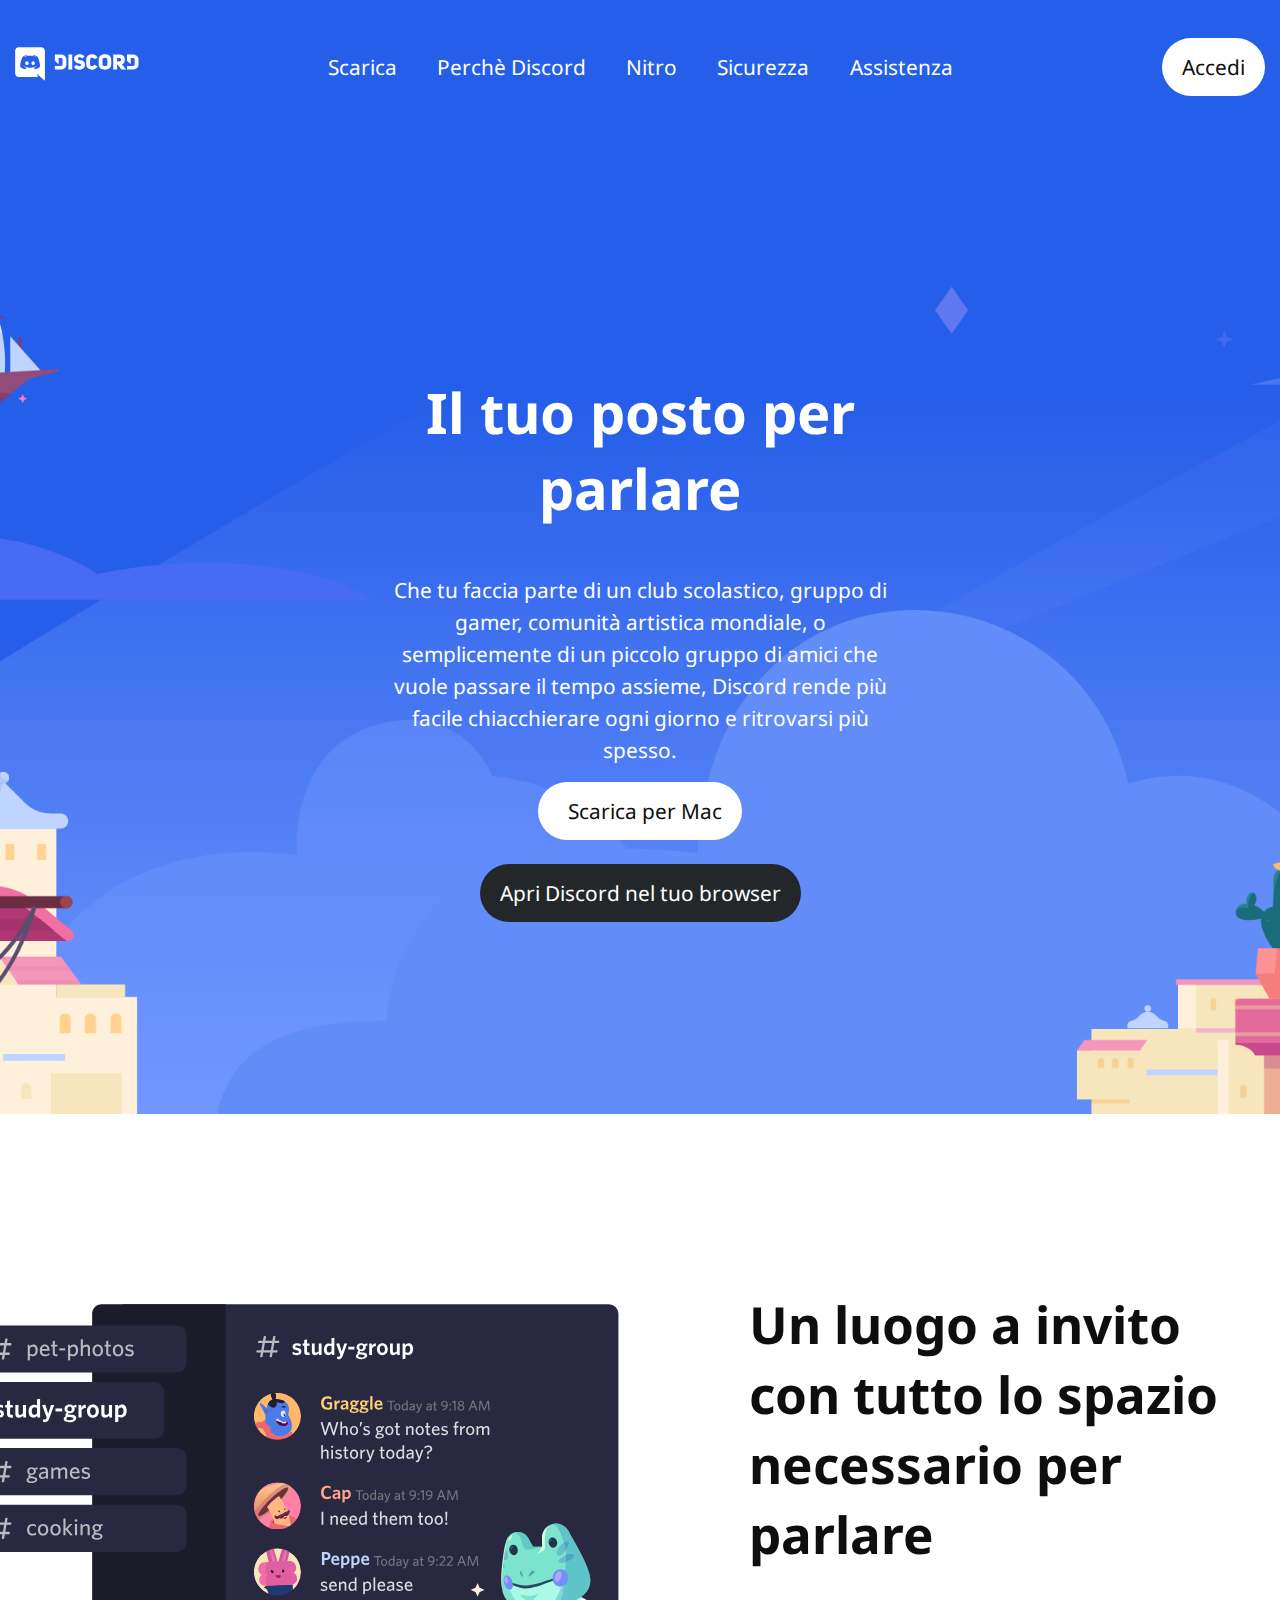
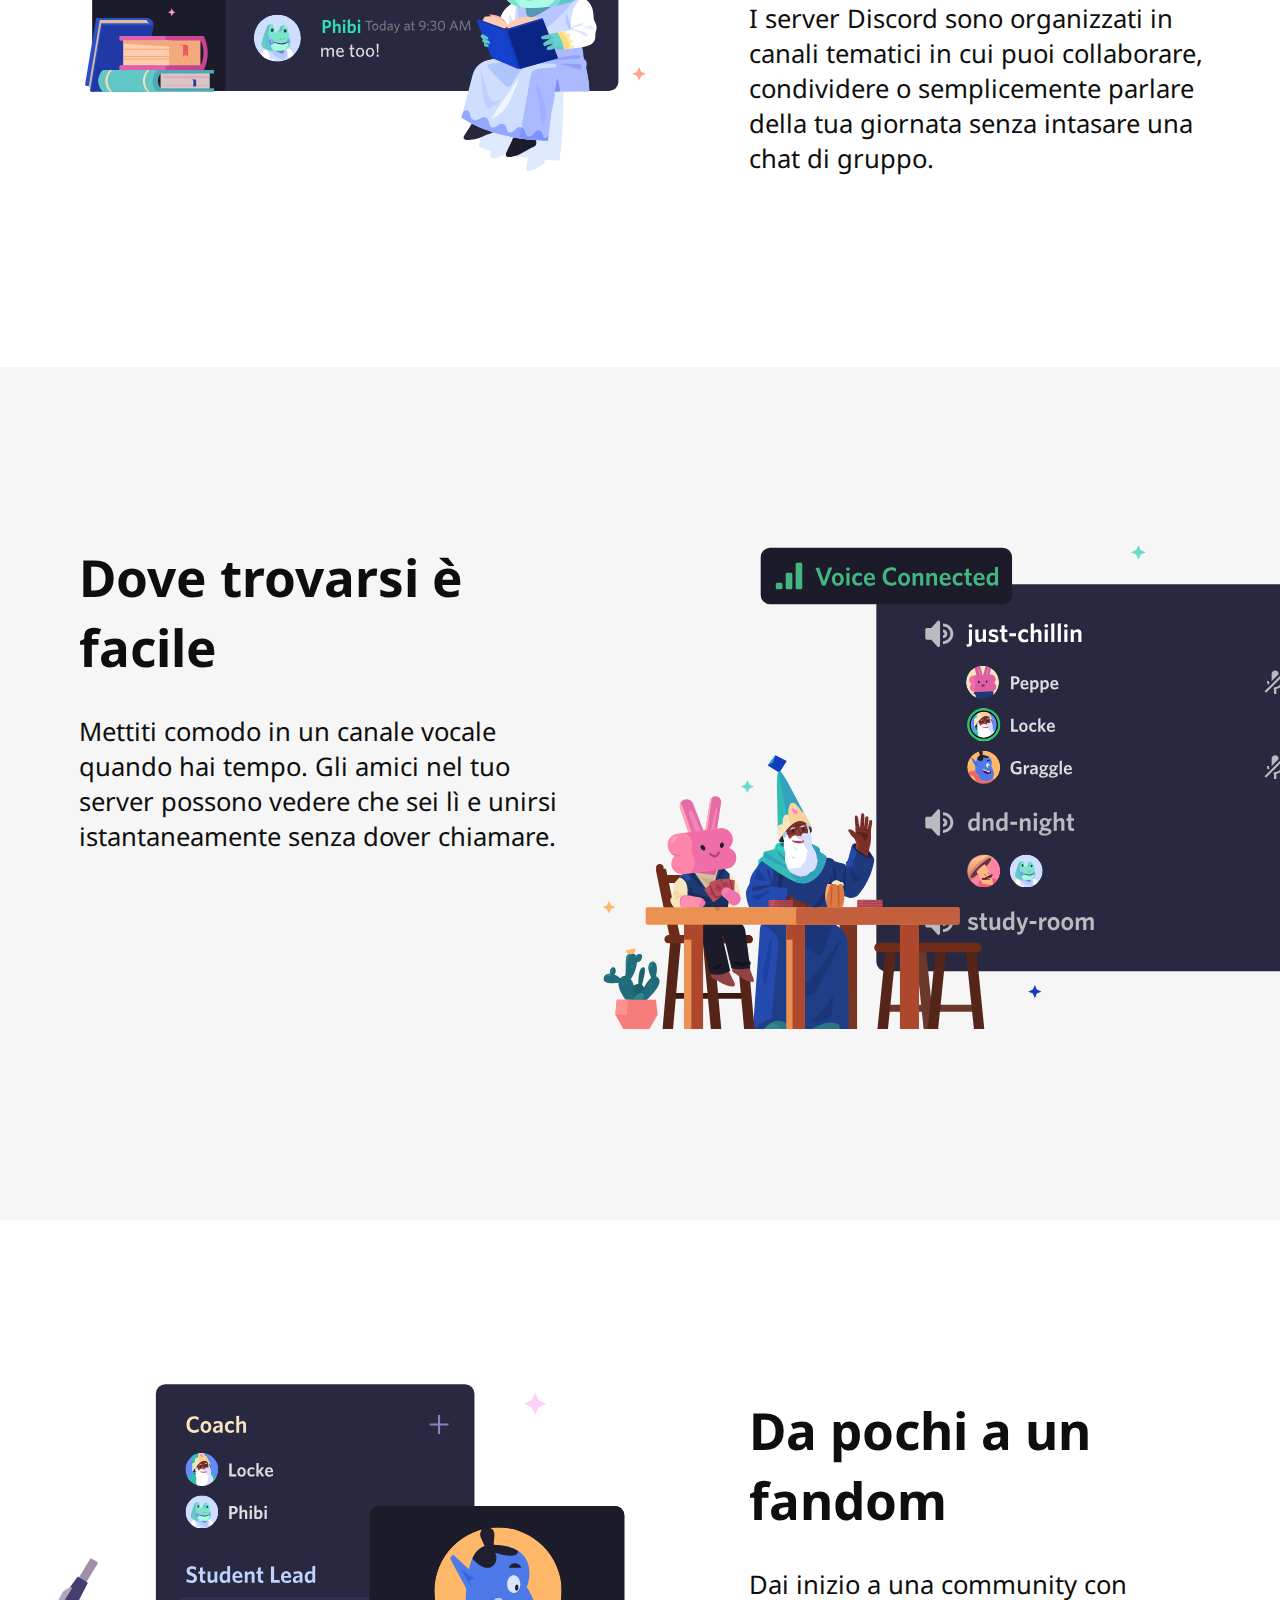
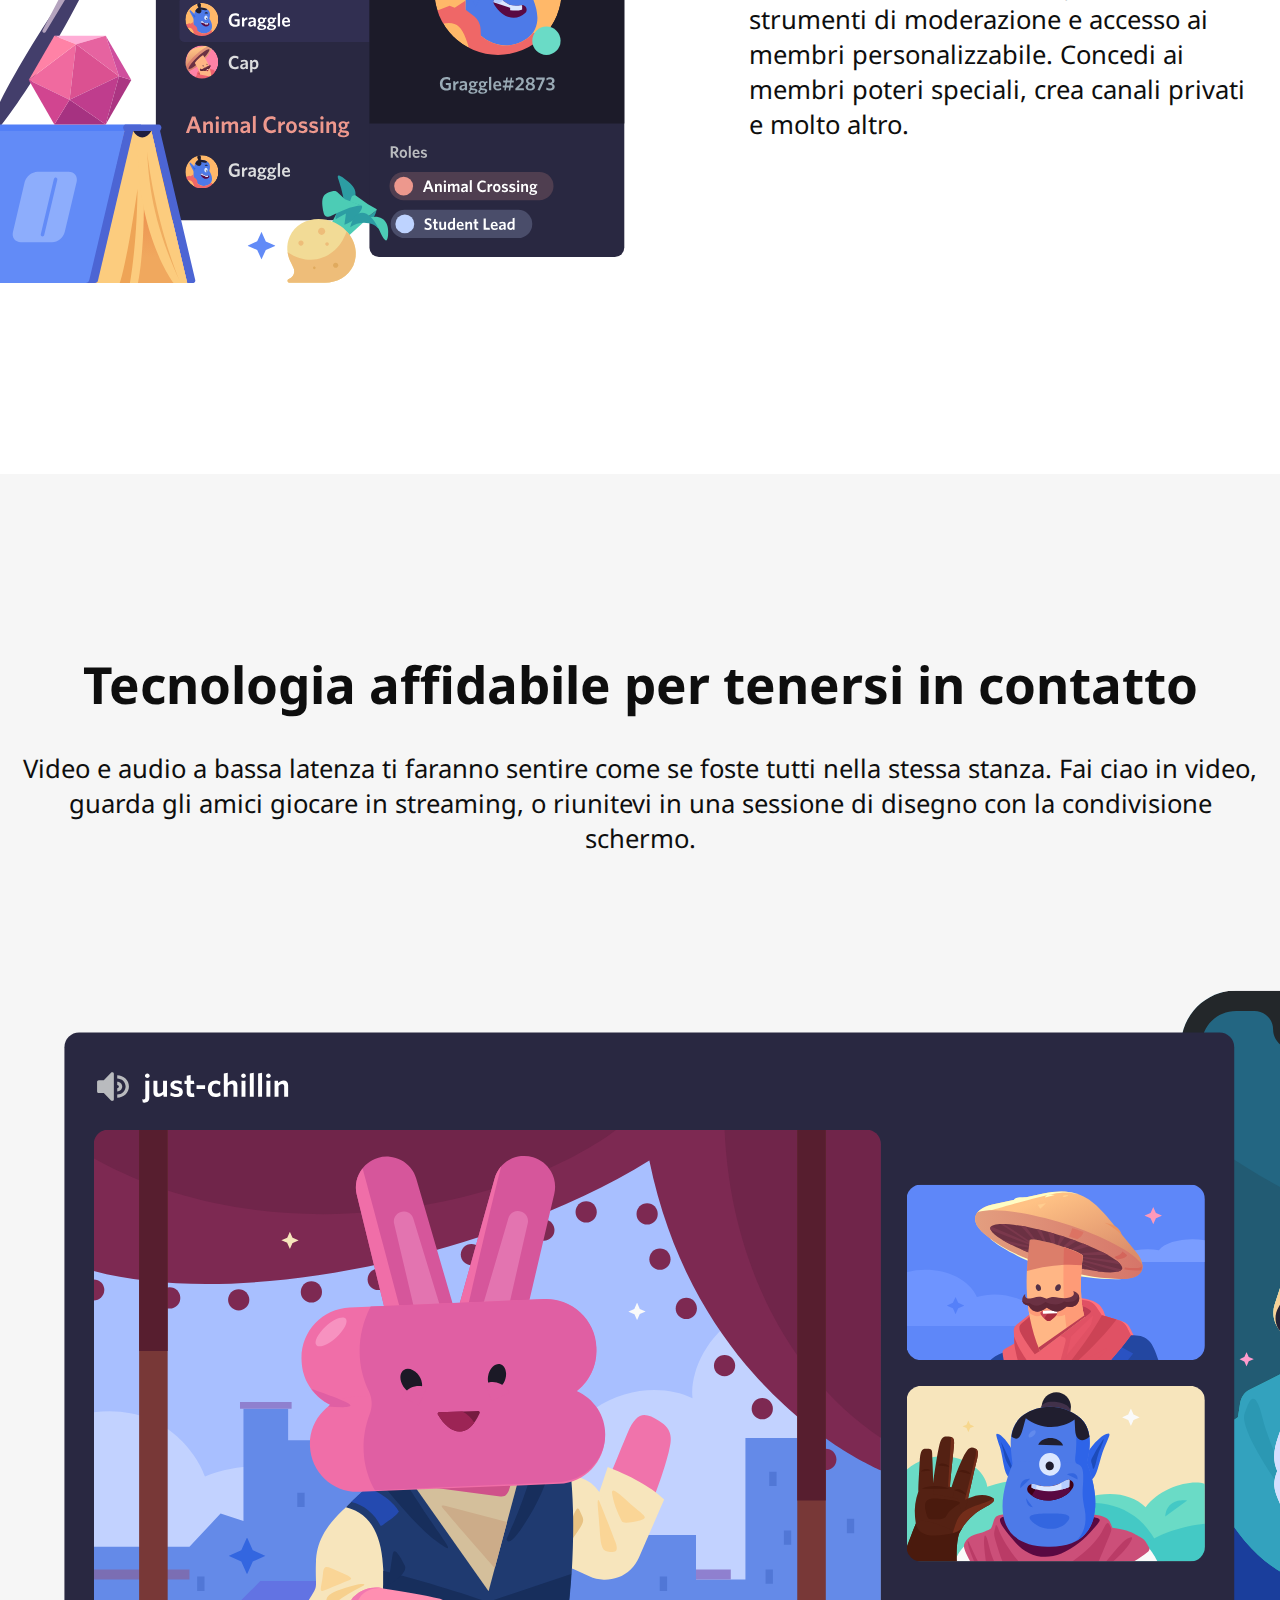
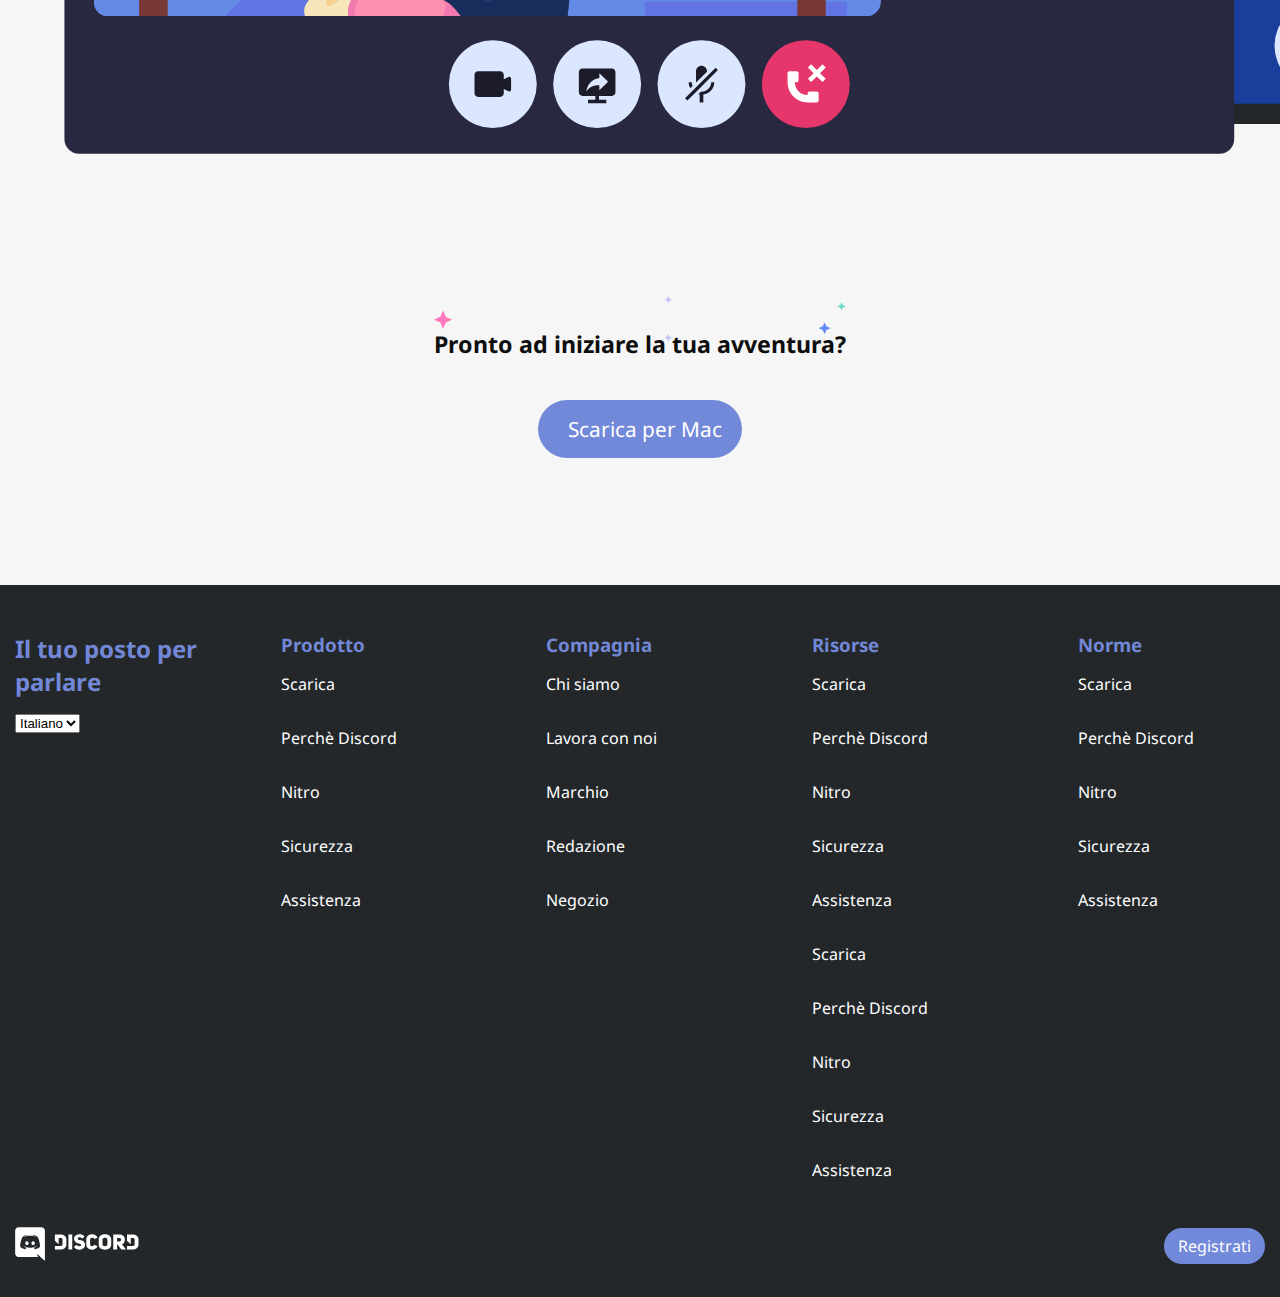
==== index.html @ fc145016 "Basic setup of the project: in particular this commit is a copy of the files contained in the repo "" ====
<!DOCTYPE html>
<html lang="it">
<head>
    <meta charset="UTF-8">
    <meta http-equiv="X-UA-Compatible" content="IE=edge">
    <meta name="viewport" content="width=device-width, initial-scale=1.0">

    <!-- Area that will include other styles for the fonts or special icons -->
    <link rel="preconnect" href="https://fonts.googleapis.com">
    <link rel="preconnect" href="https://fonts.gstatic.com" crossorigin>
    <link href="https://fonts.googleapis.com/css2?family=Noto+Sans:wght@400;500;600;700&display=swap" rel="stylesheet">
    <link rel="stylesheet" href="https://cdnjs.cloudflare.com/ajax/libs/font-awesome/6.2.1/css/all.min.css" integrity="sha512-MV7K8+y+gLIBoVD59lQIYicR65iaqukzvf/nwasF0nqhPay5w/9lJmVM2hMDcnK1OnMGCdVK+iQrJ7lzPJQd1w==" crossorigin="anonymous" referrerpolicy="no-referrer" />
    <!-- End of the area that will include other styles for the fonts or special icons -->

    <link rel="stylesheet" href="./css/style.css">
    <title>Discord</title>
</head>
<body>
    <header>
        <nav class="mainContent d-flex row-align-center">
            <div class="logo">
                <img src="./img/logo.svg" alt="Logo">
            </div>
            <div class="list">
                <ul class="d-flex">
                    <li><a href="#">Scarica</a></li>
                    <li><a href="#">Perchè Discord</a></li>
                    <li><a href="#">Nitro</a></li>
                    <li><a href="#">Sicurezza</a></li>
                    <li><a href="#">Assistenza</a></li>
                </ul>
            </div>
            <div class="login">
                <a href="#" class="btn light">Accedi</a>
            </div>
        </nav>
        <section>
            <div class="mainContent textContainer text-centered">
                <h1>Il tuo posto per parlare</h1>
                <p>Che tu faccia parte di un club scolastico, gruppo di gamer, comunità artistica mondiale, o semplicemente di un piccolo gruppo di amici che vuole passare il tempo assieme, Discord rende più facile chiacchierare ogni giorno e ritrovarsi più spesso.</p>
                <div class="d-flex buttons row-content-center">
                    <a href="#" class="btn light"><i class="fa-solid fa-down-long"></i>Scarica per Mac</a>
                    <a href="#" class="btn dark">Apri Discord nel tuo browser</a>
                </div>
            </div>
        </section>
    </header>
    <main>
        <article>
            <div class="mainContent d-flex">
                <div class="leftContent">
                    <img src="./img/item1.svg" alt="Immagine 1">
                </div>
                <div class="rightContent">
                    <div class="text">
                        <h2>
                            Un luogo a invito con tutto lo spazio necessario per parlare
                        </h2>
                        <p>
                            I server Discord sono organizzati in canali tematici in cui puoi collaborare, condividere o semplicemente parlare della tua giornata senza intasare una chat di gruppo. 
                        </p>
                    </div>
                </div>
            </div>
        </article>
        <article class="bgAlternative">
            <div class="mainContent d-flex reverse-rows">
                <div class="leftContent">
                    <img src="./img/item2.svg" alt="Immagine 2">
                </div>
                <div class="rightContent">
                    <div class="text">
                        <h2>
                            Dove trovarsi è facile
                        </h2>
                        <p>
                            Mettiti comodo in un canale vocale quando hai tempo. Gli amici nel tuo server possono vedere che sei lì e unirsi istantaneamente senza dover chiamare.
                        </p>
                    </div>
                </div>
            </div>
        </article>
        <article>
            <div class="mainContent d-flex">
                <div class="leftContent">
                    <img src="./img/item3.svg" alt="Immagine 3">
                </div>
                <div class="rightContent">
                    <div class="text">
                        <h2>
                            Da pochi a un fandom
                        </h2>
                        <p>
                            Dai inizio a una community con strumenti di moderazione e accesso ai membri personalizzabile. Concedi ai membri poteri speciali, crea canali privati e molto altro.
                        </p>
                    </div>
                </div>
            </div>
        </article>
        <section class="bgAlternative">
            <div class="mainContent text-centered">
                <div class="description">
                    <h2>
                        Tecnologia affidabile per tenersi in contatto
                    </h2>
                    <p>
                        Video e audio a bassa latenza ti faranno sentire come se foste tutti nella stessa stanza. Fai ciao in video, guarda gli amici giocare in streaming, o riunitevi in una sessione di disegno con la condivisione schermo.
                    </p>
                    <img src="./img/item4-big.svg" alt="Immagine 4">
                </div>
                <div class="download">
                    <h3>
                        <div class="stars"></div>
                        Pronto ad iniziare la tua avventura?
                    </h3>
                    <a href="#" class="btn colored"><i class="fa-solid fa-down-long"></i>Scarica per Mac</a>
                </div>
            </div>
        </section>
    </main>
    <footer>
        <section class="mainContent d-flex">
            <div class="contacts">
                <h2>Il tuo posto per parlare</h2>
                <select name="Lingua">
                    <option value="ita">
                        <img src="./img/ita.png" alt="Bandiera italiana"><span>Italiano</span>
                    </option>
                </select>
                <div class="d-flex">
                    <a class="fa-brands fa-twitter"></a>
                    <a class="fa-brands fa-instagram"></a>
                    <a class="fa-brands fa-facebook"></a>
                    <a class="fa-brands fa-youtube"></a>
                </div>
            </div>
            <div class="list">
                <h3>Prodotto</h3>
                <ul>
                    <li><a>Scarica</a></li>
                    <li><a>Perchè Discord</a></li>
                    <li><a>Nitro</a></li>
                    <li><a>Sicurezza</a></li>
                    <li><a>Assistenza</a></li>
                </ul>
            </div>
            <div class="list">
                <h3>Compagnia</h3>
                <ul>
                    <li><a>Chi siamo</a></li>
                    <li><a>Lavora con noi</a></li>
                    <li><a>Marchio</a></li>
                    <li><a>Redazione</a></li>
                    <li><a>Negozio</a></li>
                </ul>
            </div>
            <div class="list">
                <h3>Risorse</h3>
                <ul>
                    <li><a>Scarica</a></li>
                    <li><a>Perchè Discord</a></li>
                    <li><a>Nitro</a></li>
                    <li><a>Sicurezza</a></li>
                    <li><a>Assistenza</a></li>
                    <li><a>Scarica</a></li>
                    <li><a>Perchè Discord</a></li>
                    <li><a>Nitro</a></li>
                    <li><a>Sicurezza</a></li>
                    <li><a>Assistenza</a></li>
                </ul>
            </div>
            <div class="list">
                <h3>Norme</h3>
                <ul>
                    <li><a>Scarica</a></li>
                    <li><a>Perchè Discord</a></li>
                    <li><a>Nitro</a></li>
                    <li><a>Sicurezza</a></li>
                    <li><a>Assistenza</a></li>
                </ul>
            </div>
        </section>
        <div class="mainContent d-flex row-align-center">
            <div class="logo">
                <img src="./img/logo.svg" alt="Logo">
            </div>
            <a href="#" class="btn colored">Registrati</a>
        </div>
    </footer>
</body>
</html>
---- css/style.css ----
/* Variables definition */
:root{
    --bg-header: #255EE9;
    --bg-body-general: #FFFFFF;
    --bg-body-alternative: #F6F6F6;
    --bg-footer: #23272A;
    --txt-header-footer: #FFFFFF;
    --txt-body: #0E0E0E;
    --bg-btn-light: #FFFFFF;
    --bg-btn-dark: #23272A;
    --bg-btn-dark-hover: #39393F;
    --bg-btn-colored: #7289DA;
    --bg-btn-colored-hover: #7983f5;
    --txt-footer-titles: #7287D5;
}

/* Reset */
*{
    margin: 0;
    padding: 0;
    box-sizing: border-box;
}

/* General */
body{
    font-family: 'Noto Sans', sans-serif;
    font-size: 1.3rem;
}
.mainContent{
    max-width: 1650px;
    padding: 15px 15px;
    margin: 0 auto;
}
.debug{
    border: 2px solid yellow;
}
a{
    text-decoration: none;
    color: var(--txt-header-footer);

}
a:hover{
    text-decoration: underline;
}
.text-centered{
    text-align: center;
}
i{
    margin-right: 10px;
}

/* Flexbox */
.d-flex{
    display: flex;
    flex-flow: row wrap;
    justify-content: space-between;
    align-content: flex-start;
}
.reverse-rows{
    flex-flow: row-reverse wrap;
}
.row-align-center{
    align-items: center;
}
.row-content-center{
    justify-content: center;
}
.justify-around{
    justify-content: space-around;
}

/* General list */
.list ul{
    list-style: none;
}

/* Logo */
.logo{
    min-width: 124px;
}

/* Buttons */
.btn{
    border-radius: 30px;
    padding: 15px 20px;
}
.btn:hover{
    text-decoration: none;
    color: var(--bg-header);
    box-shadow: 0 0 5px 5px rgba(0,0,0,.15);
}
.light{
    background-color: var(--bg-btn-light);
    color: var(--txt-body);
}
.dark{
    background-color: var(--bg-btn-dark);
    color: var(--txt-header-footer);
}
.dark:hover{
    color: var(--txt-header-footer);
    background-color: var(--bg-btn-dark-hover);
}
.colored{
    background-color: var(--bg-btn-colored);
    color: var(--txt-header-footer);
}
.colored:hover{
    color: var(--txt-header-footer);
    background-color: var(--bg-btn-colored-hover);
}

/* Header */
header{
    background-color: var(--bg-header);
    color: var(--txt-header-footer);
    padding-top: 2rem;
}
.logo, .login{
    width: 25%;
}
.login{
    text-align: right;
}
header .list{
    width: 50%;
}
header section{
    background-image: url("../img/jumbo.png");
    background-size: cover;
    background-position: 50% 75%;
}
header section .textContainer{
    width: 40%;
    padding: 17rem 0 11rem 0;
}
header section div h1{
    font-size: 3.5rem;
    margin-bottom: 3rem;
}
header section div p{
    line-height: 2rem;
}
.buttons{
    padding: 1rem 0;
    gap: 1.5rem;
}

/* Main content */
main{
    background-color: var(--bg-body-general);
    color: var(--txt-body);
}
main .bgAlternative{
    background-color: var(--bg-body-alternative);
}
/* Articles */
.leftContent{
    width: 55%;
}
.rightContent{
    width: 45%;
}
.text h2, .description h2{
    font-size: 3.2rem;
    margin-top: 2rem;
}
.text{
    max-width: 500px;
    margin-left: 3rem;
}
.text p, .description p{
    font-size: 1.6rem;
    margin-top: 2rem;
}
article{
    padding: 8rem 1rem 11rem 1rem;
}
article img{
    float: right;
    width: 50rem;
}
article .reverse-rows img{
    float: left;
}
/* Technology section */
.description{
    padding: 8rem 0 2rem 0;
}
.description h1, .description p{
    max-width: 1350px;
    margin: 2rem auto;
}
.description img{
    width: 100rem;
}
/* Download */
.download .stars{
    max-width: 500px;
    height: 3rem;
    margin: 0 auto;
    background-image: url("../img/stars.svg");
    background-size: contain;
    margin-bottom: -1rem;
}
.download h3{
    font-size: 1.45rem;
}
.download .btn{
    margin-top: 2.5rem;
    margin-bottom: 3rem;
    display: inline-block;
}
.download{
    display: inline-block;
    margin-bottom: 4rem;
}

/* Footer */
footer{
    background-color: var(--bg-footer);
    color: var(--txt-header-footer);
    font-size: 1rem;
    padding: 1rem 0;
}
footer .btn{
    padding: 7px 14px;
}
footer h3, footer h2{
    color: var(--txt-footer-titles);
    padding-top: 1rem;
}
footer li{
    padding: 1rem 0;
}
footer .list, footer .contacts{
    width: 15%;
}
footer select{
    margin: 1rem 0 0.7rem 0;
}
footer .contacts .d-flex{
    max-width: 200px;
    font-size: 1.5rem;
    padding: 1rem 0;
}
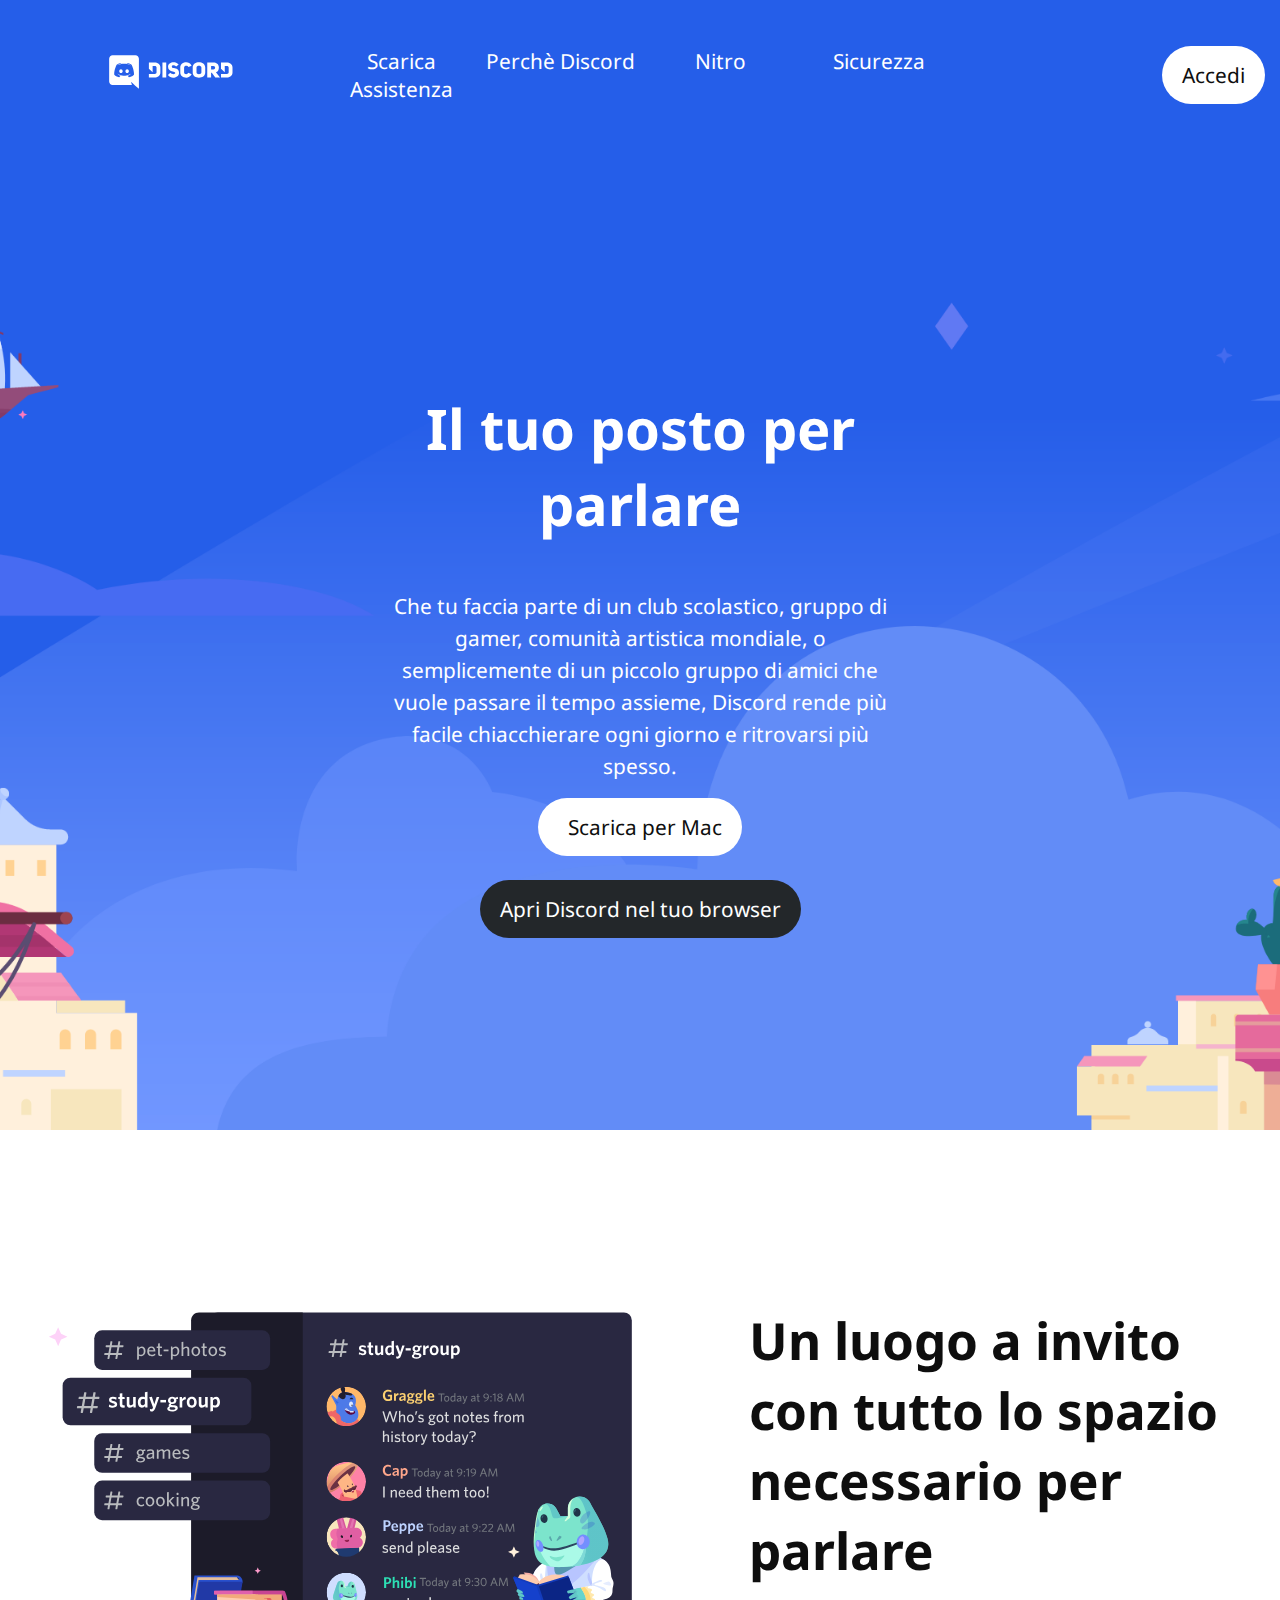
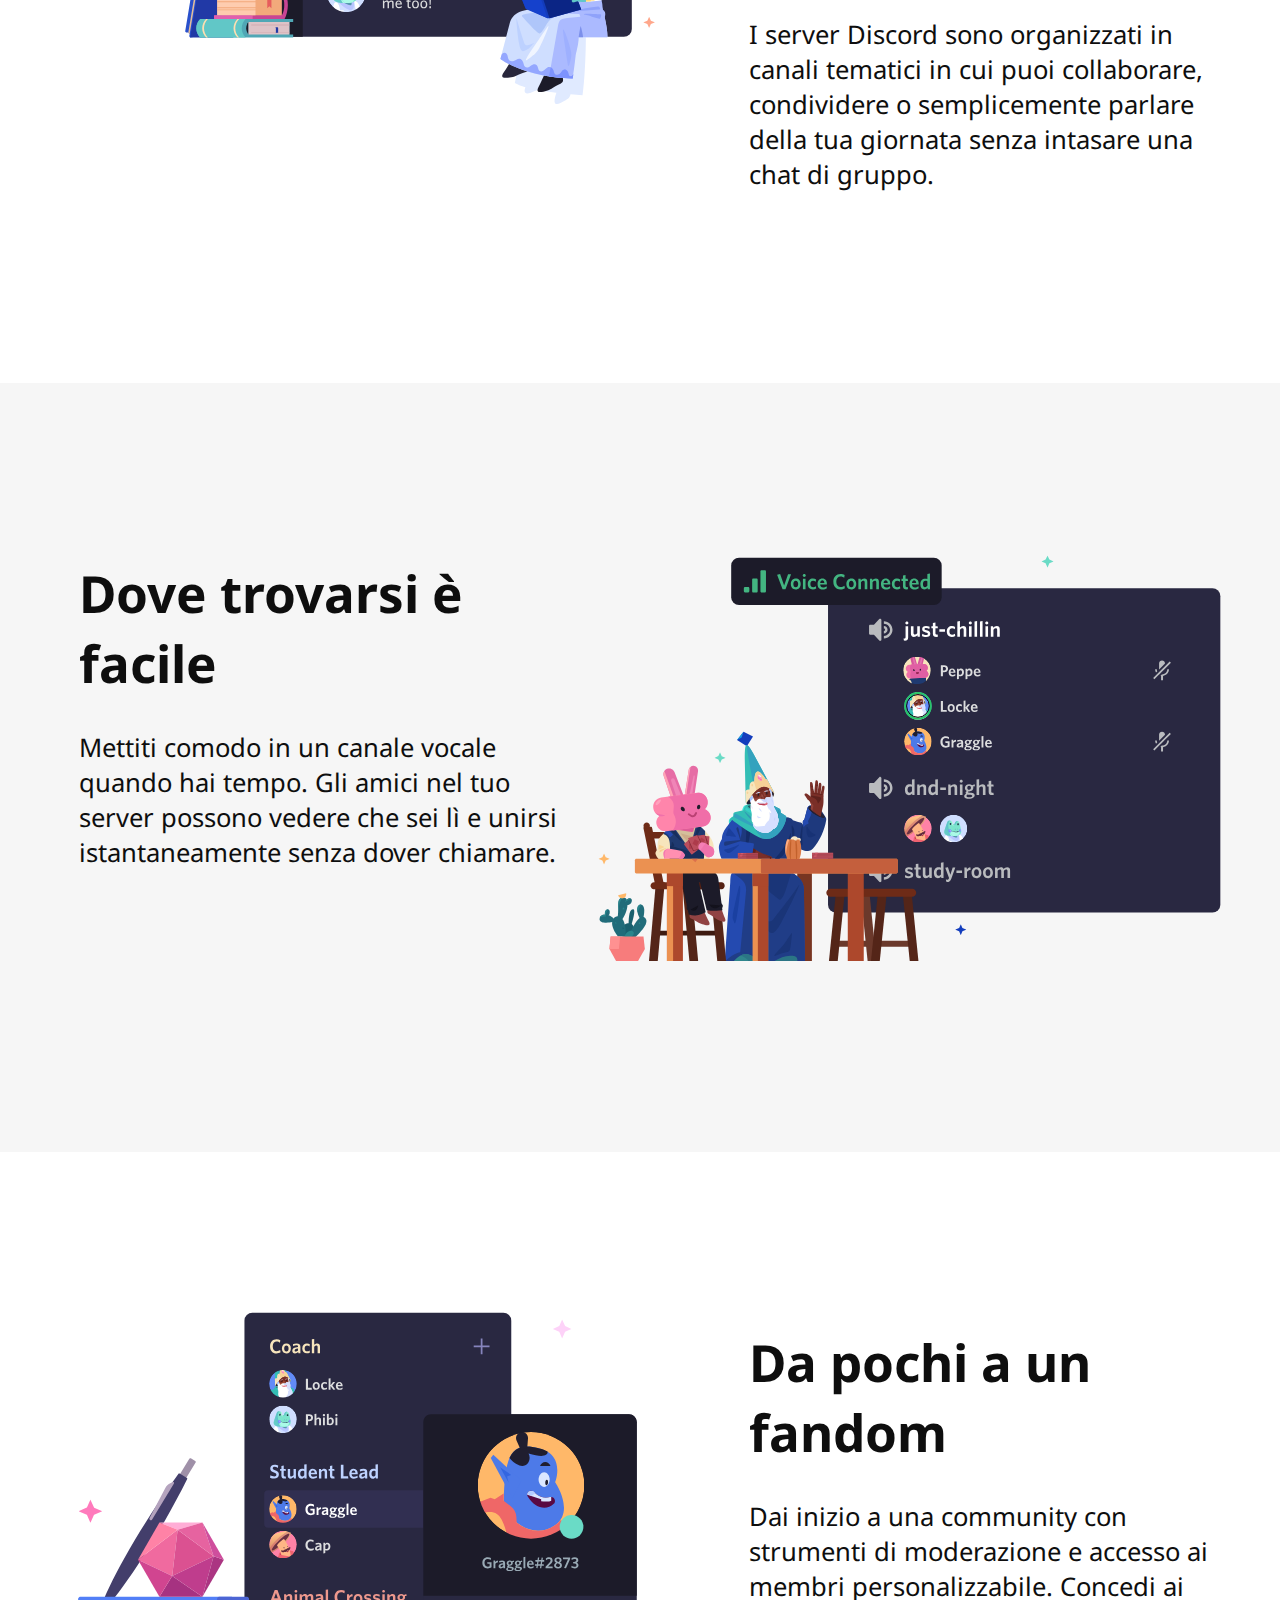
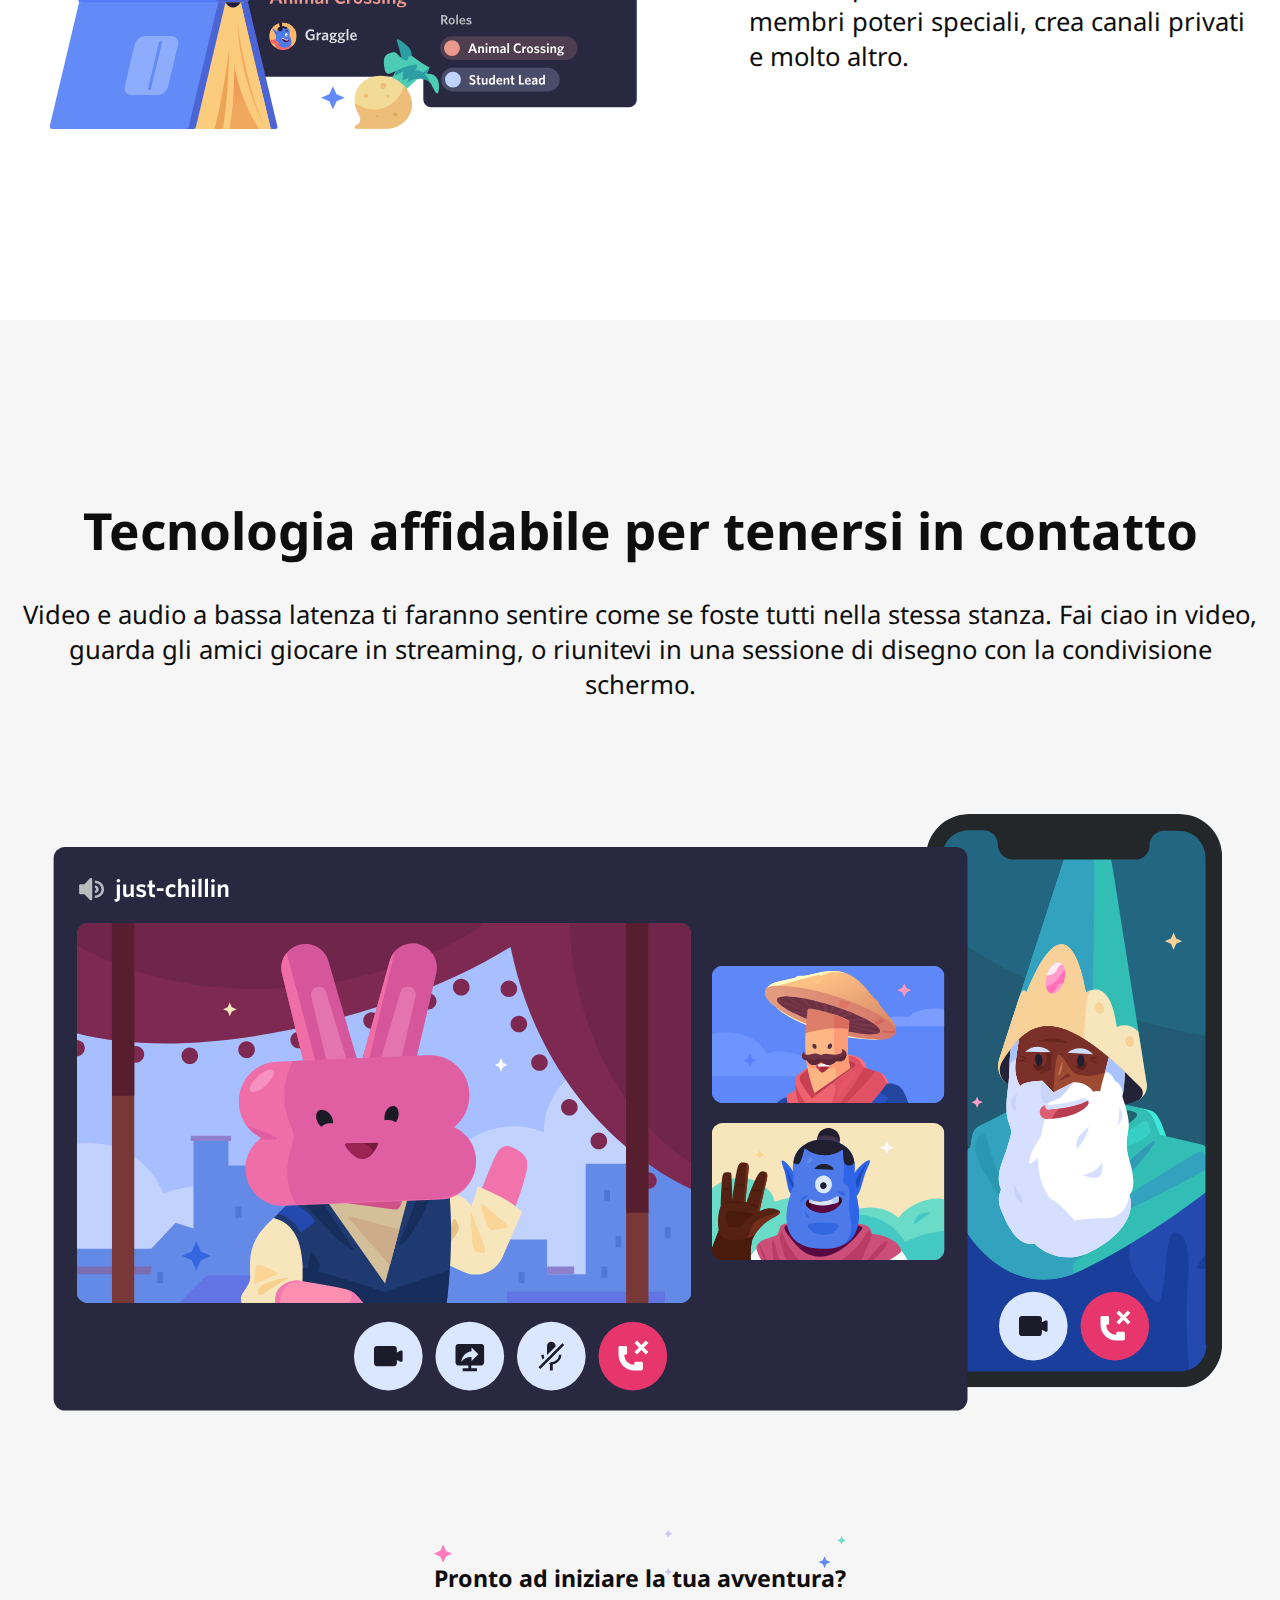
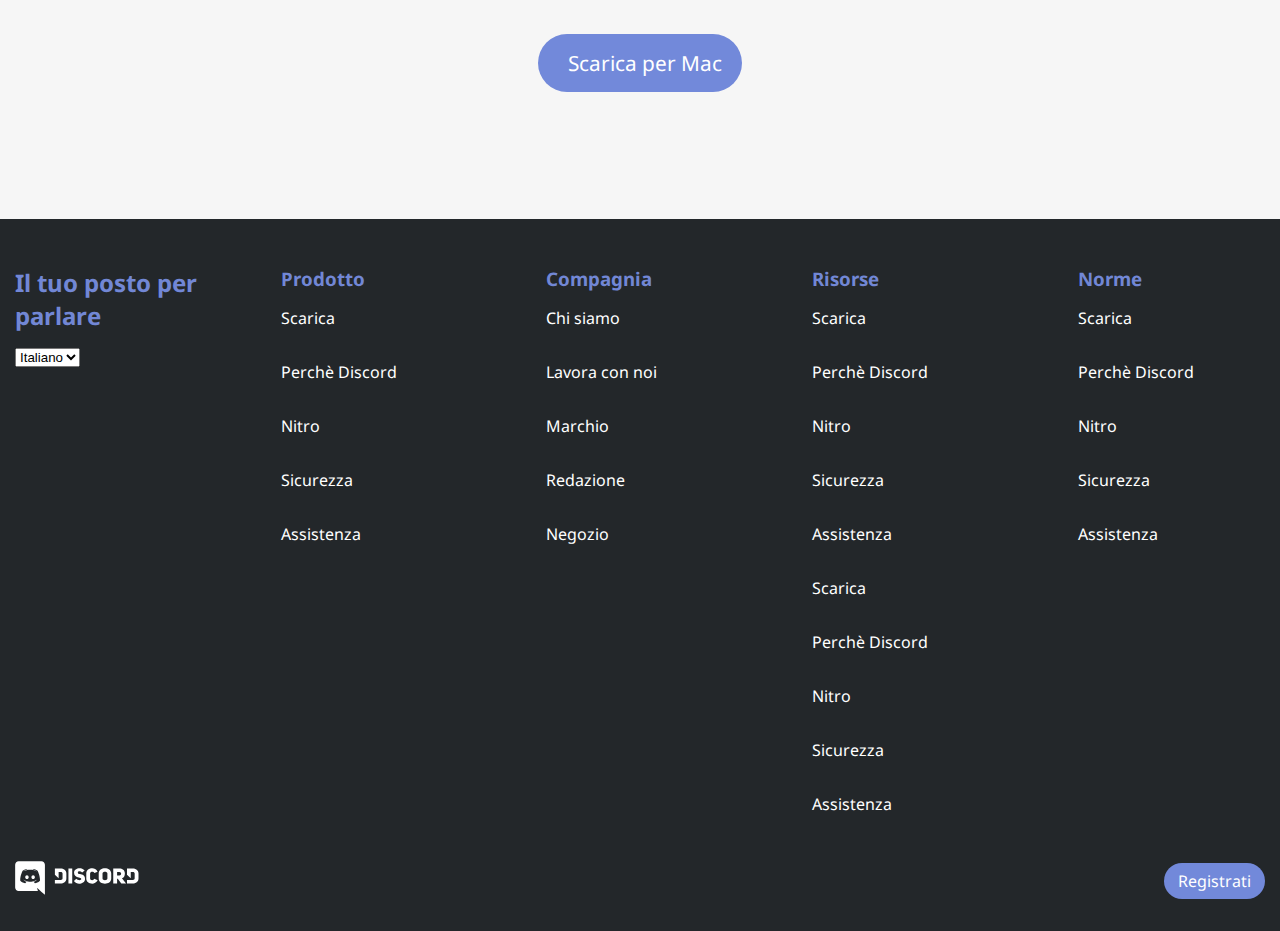
==== commit 9e32a710: "Fix problems with width of elements to resize correctly when resize the page. Add small padding to m" ====
--- a/index.html
+++ b/index.html
@@ -17,7 +17,7 @@
 </head>
 <body>
     <header>
-        <nav class="mainContent d-flex row-align-center">
+        <nav class="mainContent d-flex row-align-center text-centered">
             <div class="logo">
                 <img src="./img/logo.svg" alt="Logo">
             </div>
@@ -47,7 +47,7 @@
     </header>
     <main>
         <article>
-            <div class="mainContent d-flex">
+            <div class="mainContent d-flex row-content-center">
                 <div class="leftContent">
                     <img src="./img/item1.svg" alt="Immagine 1">
                 </div>
@@ -64,7 +64,7 @@
             </div>
         </article>
         <article class="bgAlternative">
-            <div class="mainContent d-flex reverse-rows">
+            <div class="mainContent d-flex reverse-rows row-content-center">
                 <div class="leftContent">
                     <img src="./img/item2.svg" alt="Immagine 2">
                 </div>
@@ -81,7 +81,7 @@
             </div>
         </article>
         <article>
-            <div class="mainContent d-flex">
+            <div class="mainContent d-flex row-content-center">
                 <div class="leftContent">
                     <img src="./img/item3.svg" alt="Immagine 3">
                 </div>
@@ -98,7 +98,7 @@
             </div>
         </article>
         <section class="bgAlternative">
-            <div class="mainContent text-centered">
+            <div class="mainContent text-centered row-content-center">
                 <div class="description">
                     <h2>
                         Tecnologia affidabile per tenersi in contatto
--- a/css/style.css
+++ b/css/style.css
@@ -73,6 +73,9 @@
 .list ul{
     list-style: none;
 }
+.list ul li{
+    min-width: 147px;
+}
 
 /* Logo */
 .logo{
@@ -157,9 +160,11 @@
 /* Articles */
 .leftContent{
     width: 55%;
+    min-width: 600px;
 }
 .rightContent{
     width: 45%;
+    min-width: 500px;
 }
 .text h2, .description h2{
     font-size: 3.2rem;
@@ -178,7 +183,7 @@
 }
 article img{
     float: right;
-    width: 50rem;
+    width: 100%;
 }
 article .reverse-rows img{
     float: left;
@@ -192,7 +197,7 @@
     margin: 2rem auto;
 }
 .description img{
-    width: 100rem;
+    width: 100%;
 }
 /* Download */
 .download .stars{
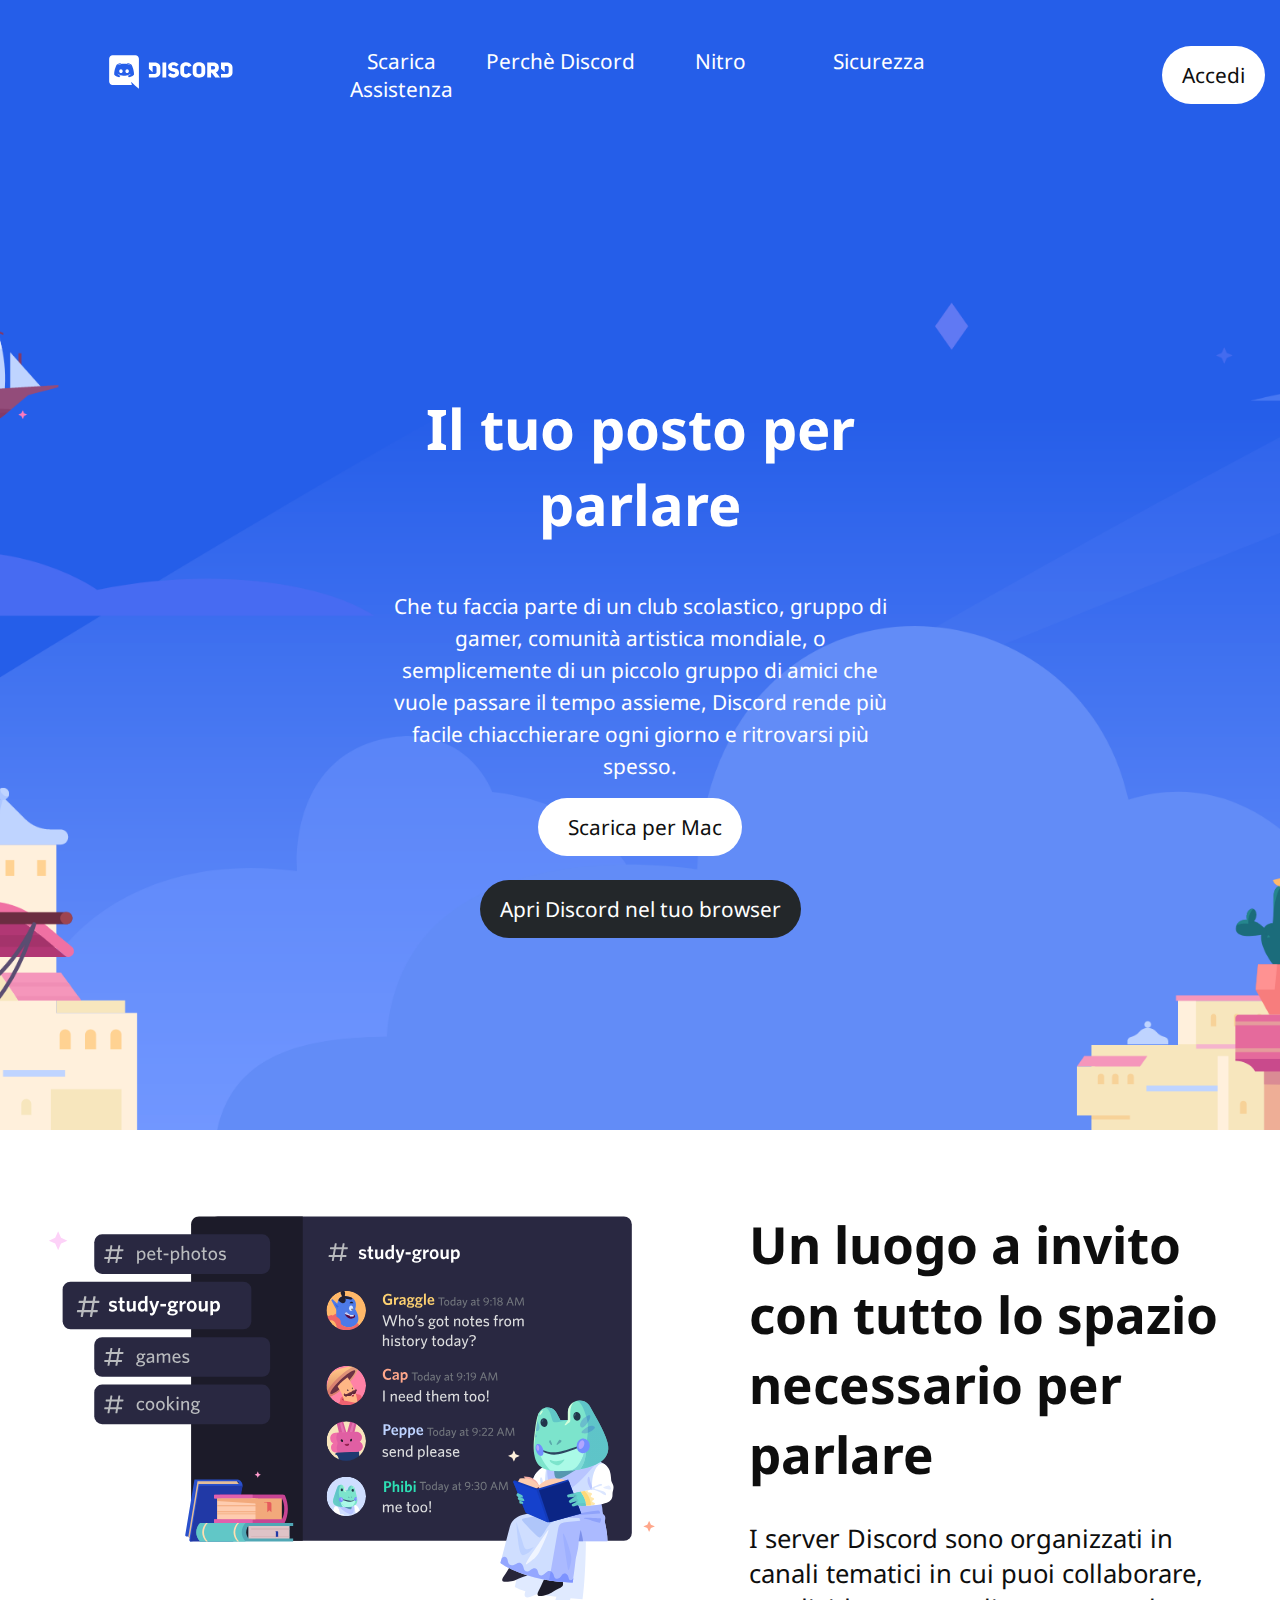
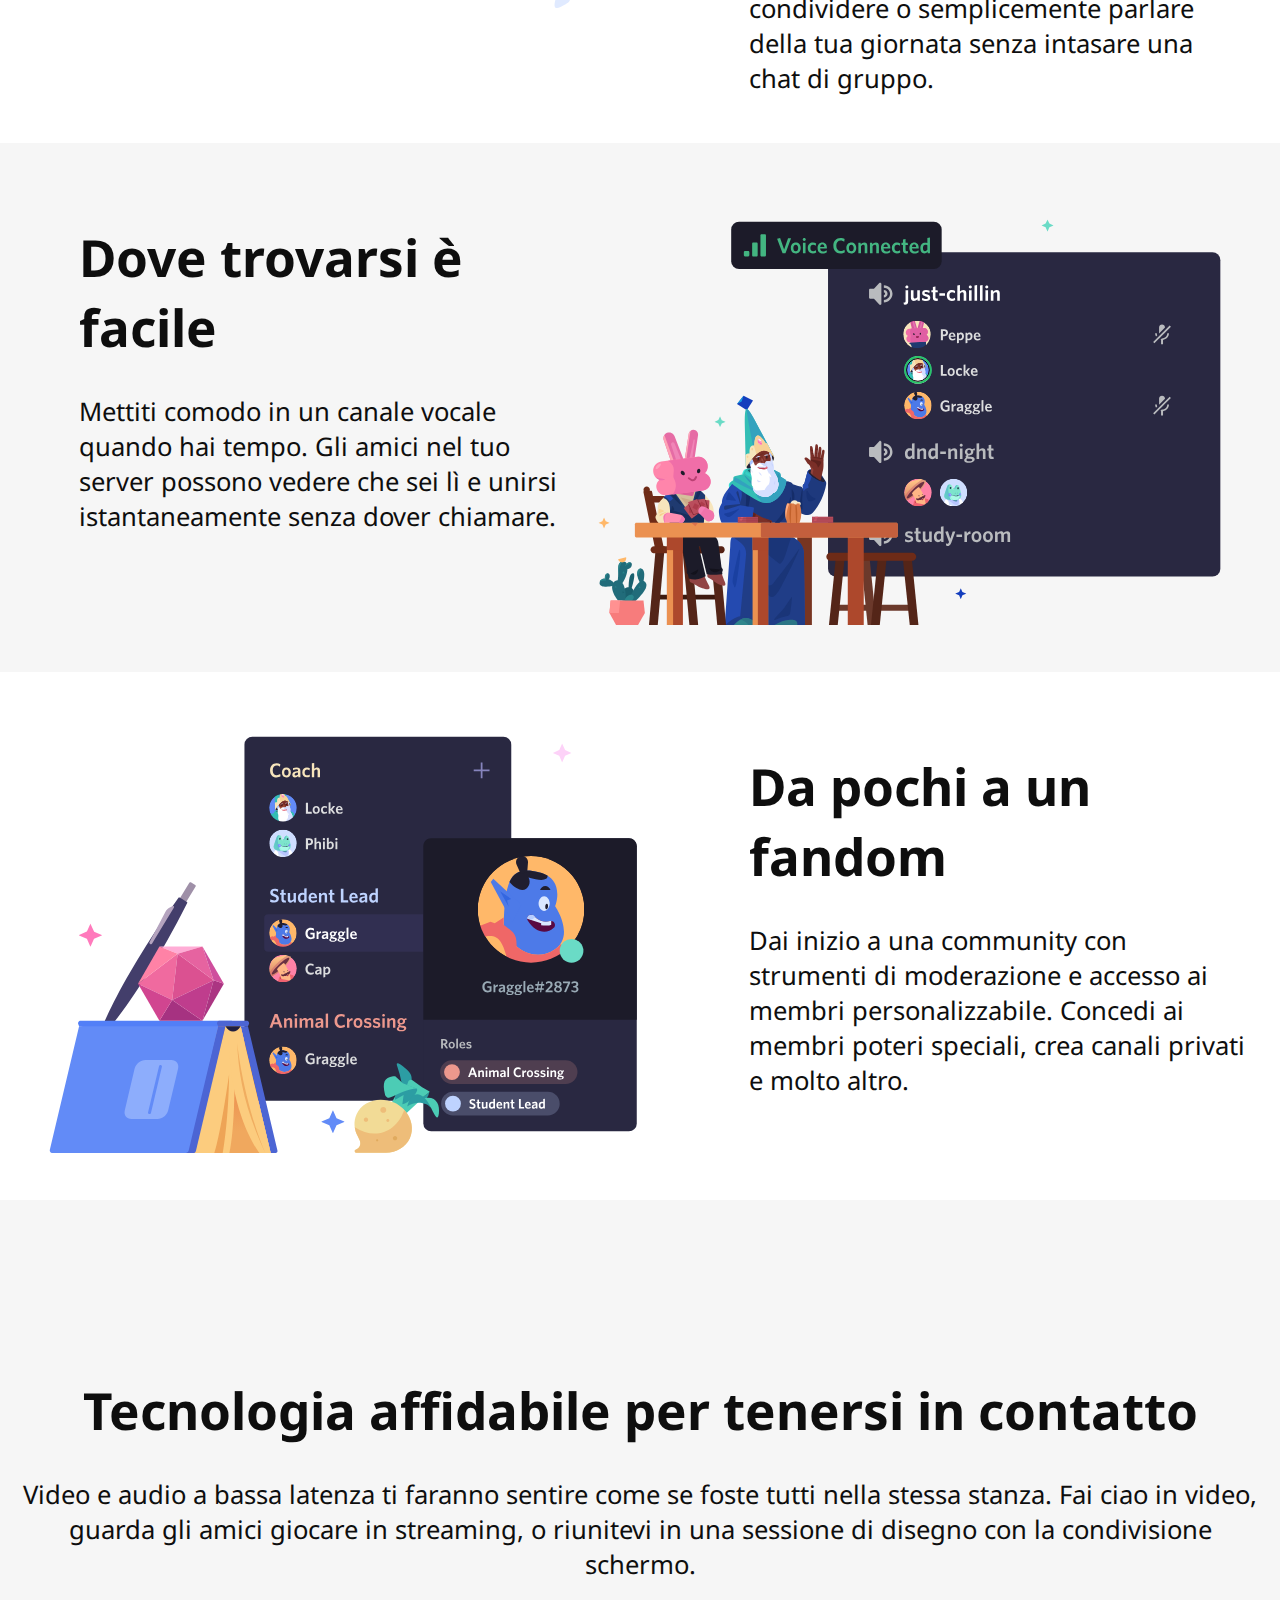
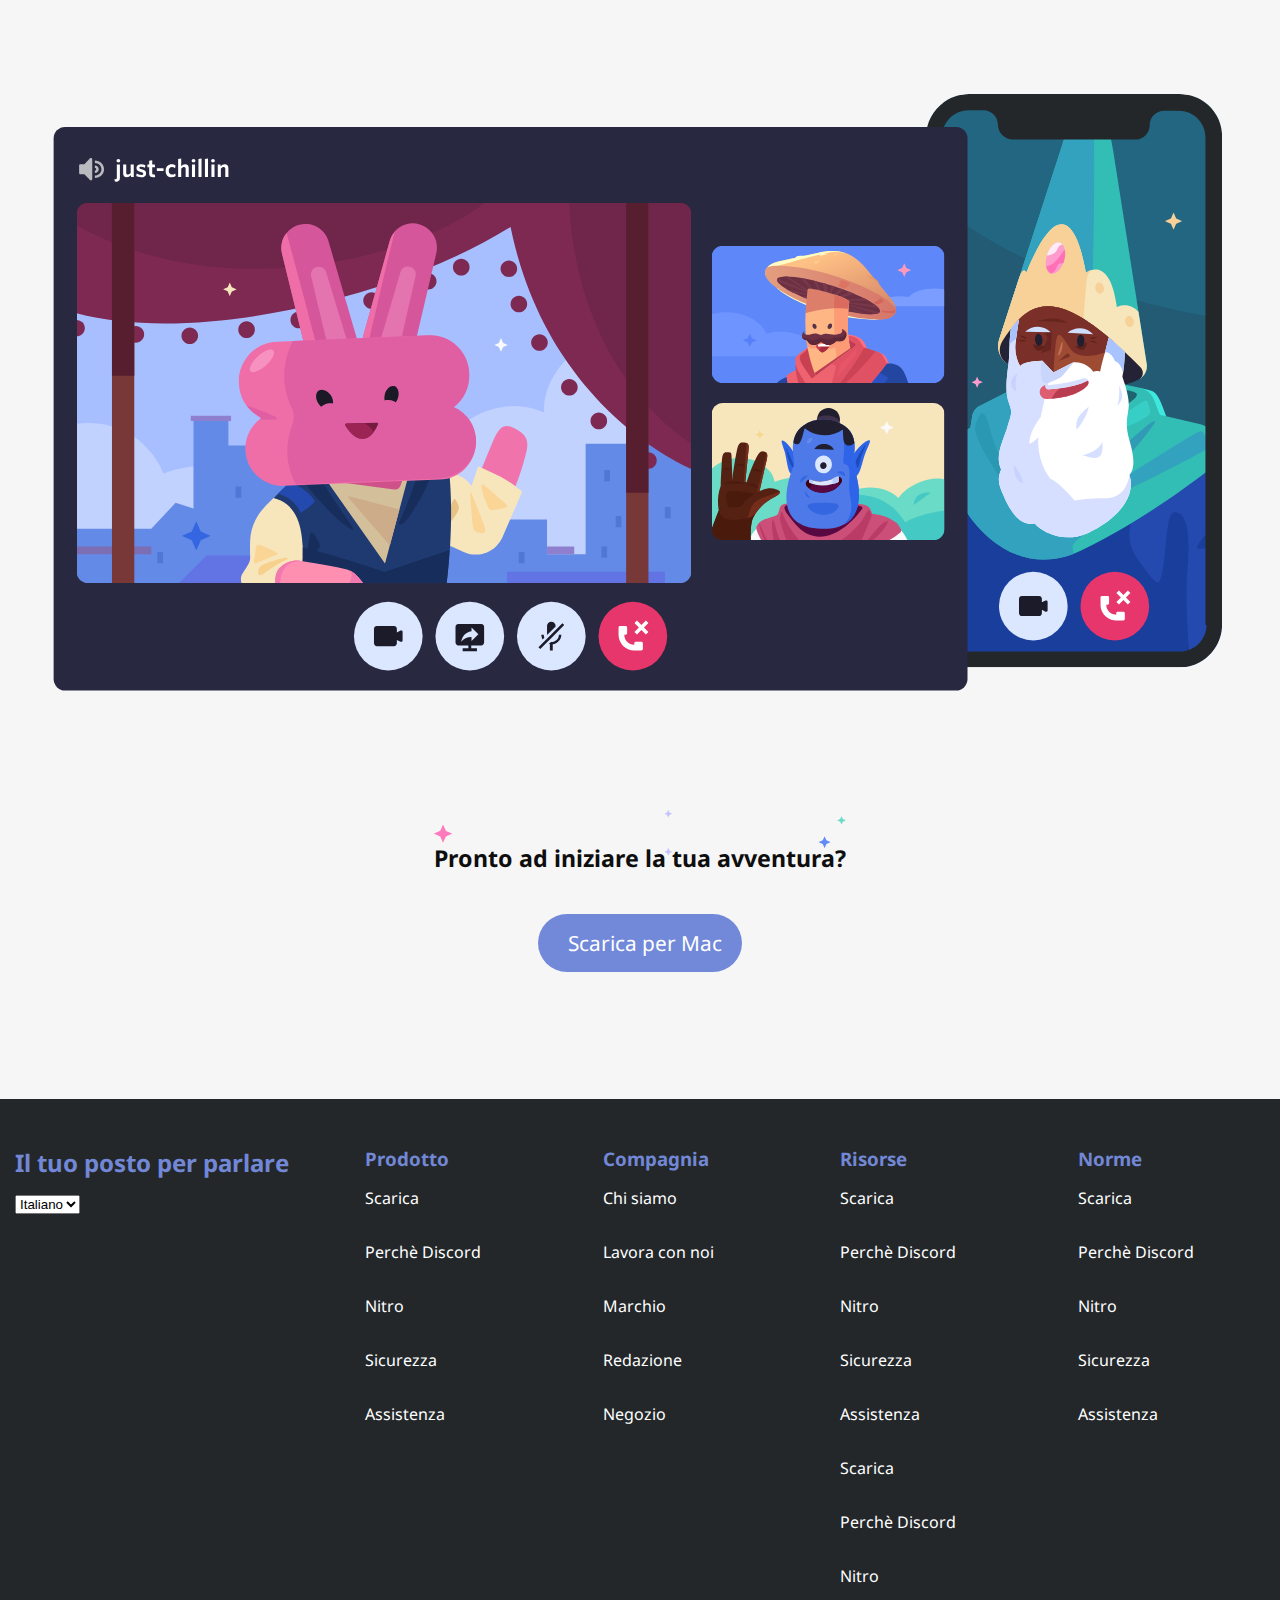
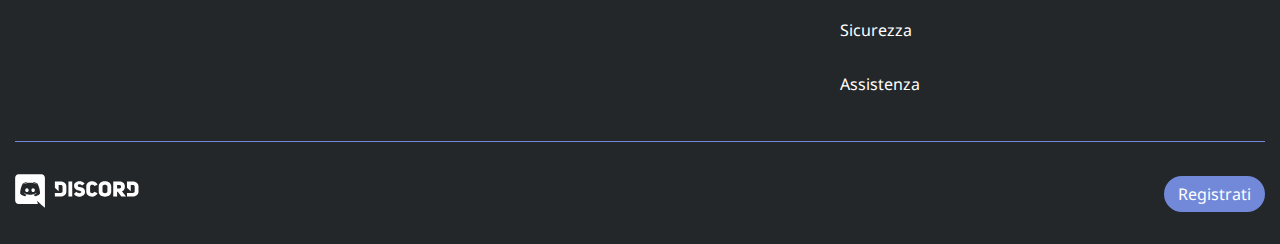
==== commit a80bce59: "Add border to the bottom part of the footer, fixing the html structure and adjusting css." ====
--- a/index.html
+++ b/index.html
@@ -180,11 +180,13 @@
                 </ul>
             </div>
         </section>
-        <div class="mainContent d-flex row-align-center">
-            <div class="logo">
-                <img src="./img/logo.svg" alt="Logo">
+        <div class="mainContent">
+            <div class="d-flex row-align-center">
+                <div class="logo">
+                    <img src="./img/logo.svg" alt="Logo">
+                </div>
+                <a href="#" class="btn colored">Registrati</a>
             </div>
-            <a href="#" class="btn colored">Registrati</a>
         </div>
     </footer>
 </body>
--- a/css/style.css
+++ b/css/style.css
@@ -135,6 +135,7 @@
 }
 header section .textContainer{
     width: 40%;
+    min-width: 400px;
     padding: 17rem 0 11rem 0;
 }
 header section div h1{
@@ -160,11 +161,11 @@
 /* Articles */
 .leftContent{
     width: 55%;
-    min-width: 600px;
+    min-width: 400px;
 }
 .rightContent{
     width: 45%;
-    min-width: 500px;
+    min-width: 300px;
 }
 .text h2, .description h2{
     font-size: 3.2rem;
@@ -179,7 +180,7 @@
     margin-top: 2rem;
 }
 article{
-    padding: 8rem 1rem 11rem 1rem;
+    padding: 2rem 1rem 2rem 1rem;
 }
 article img{
     float: right;
@@ -198,6 +199,10 @@
 }
 .description img{
     width: 100%;
+}
+article .mainContent{
+    max-width: 1650px;
+    margin: 0 auto;
 }
 /* Download */
 .download .stars{
@@ -248,4 +253,14 @@
     max-width: 200px;
     font-size: 1.5rem;
     padding: 1rem 0;
+}
+footer .contacts{
+    min-width: 300px;
+}
+footer .list{
+    min-width: 150px;
+}
+footer>div>div{
+    border-top: 1px solid var(--bg-btn-colored);
+    padding-top: 2rem;
 }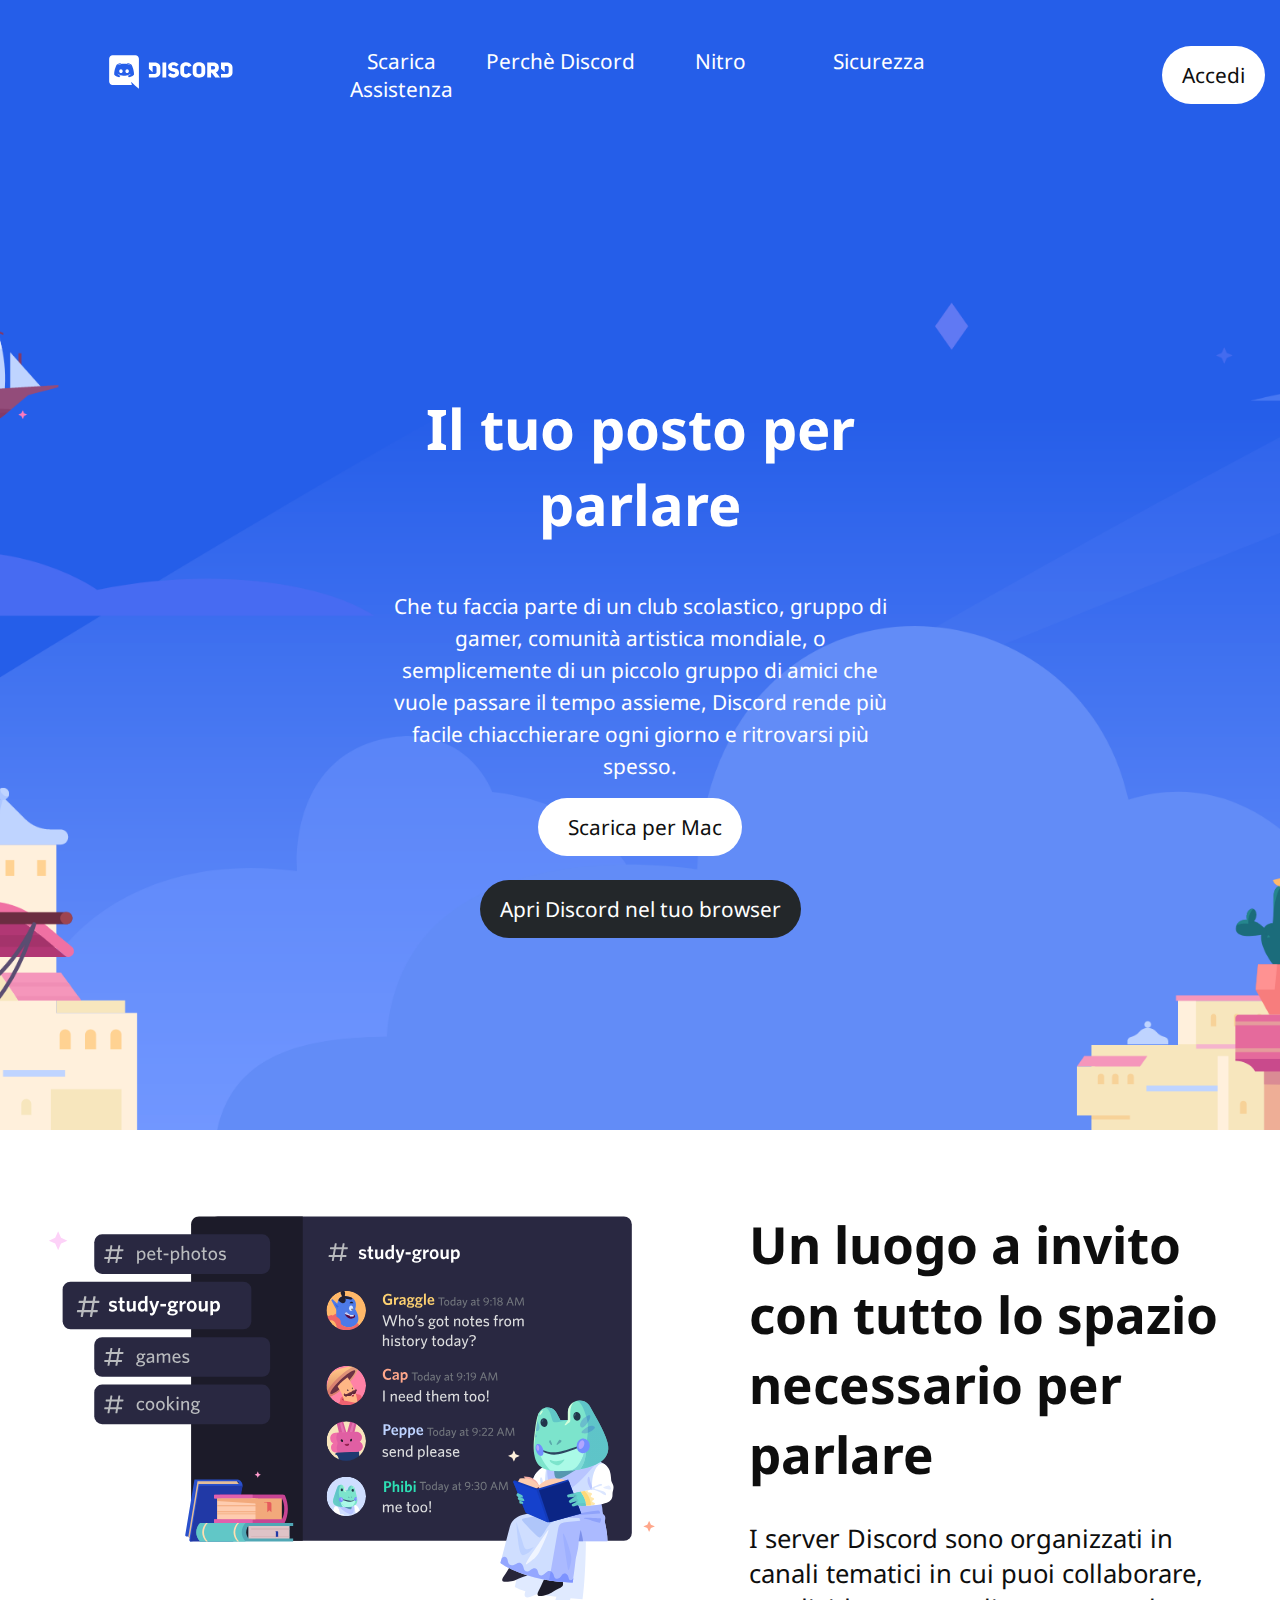
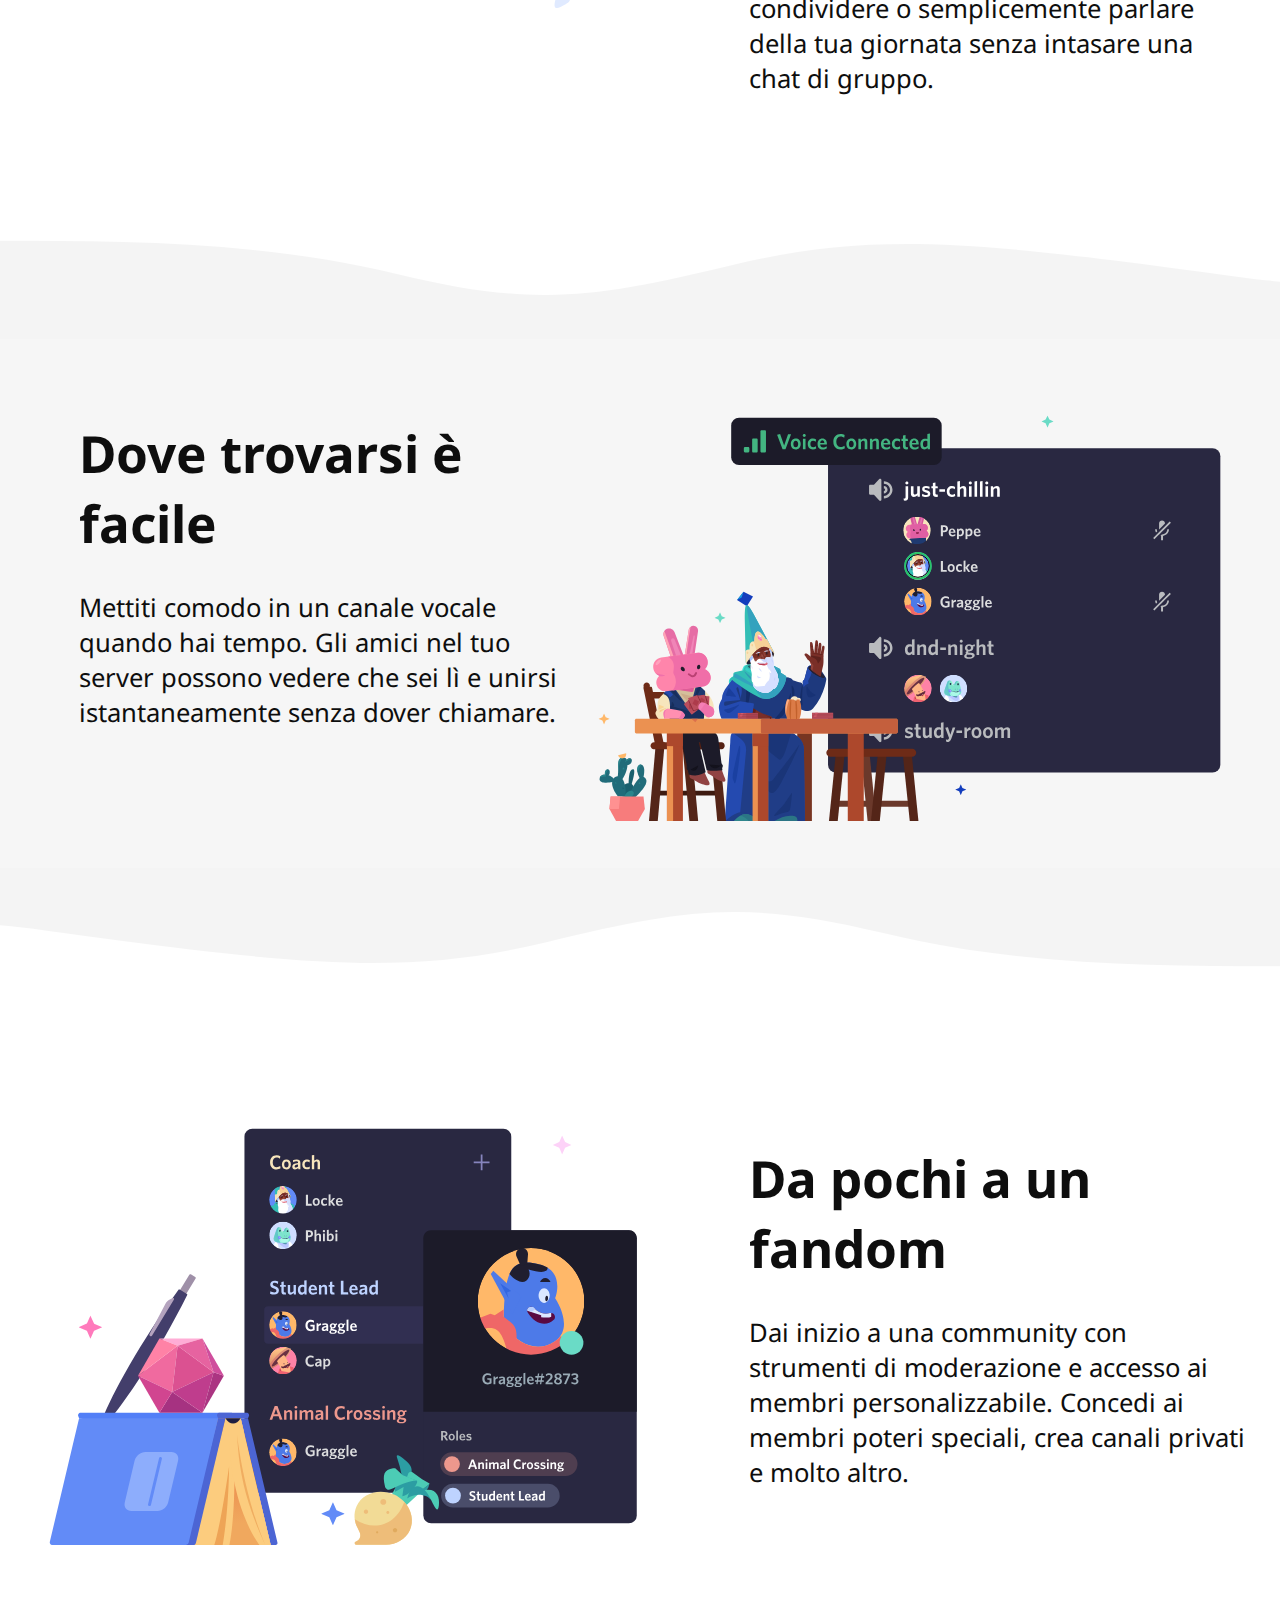
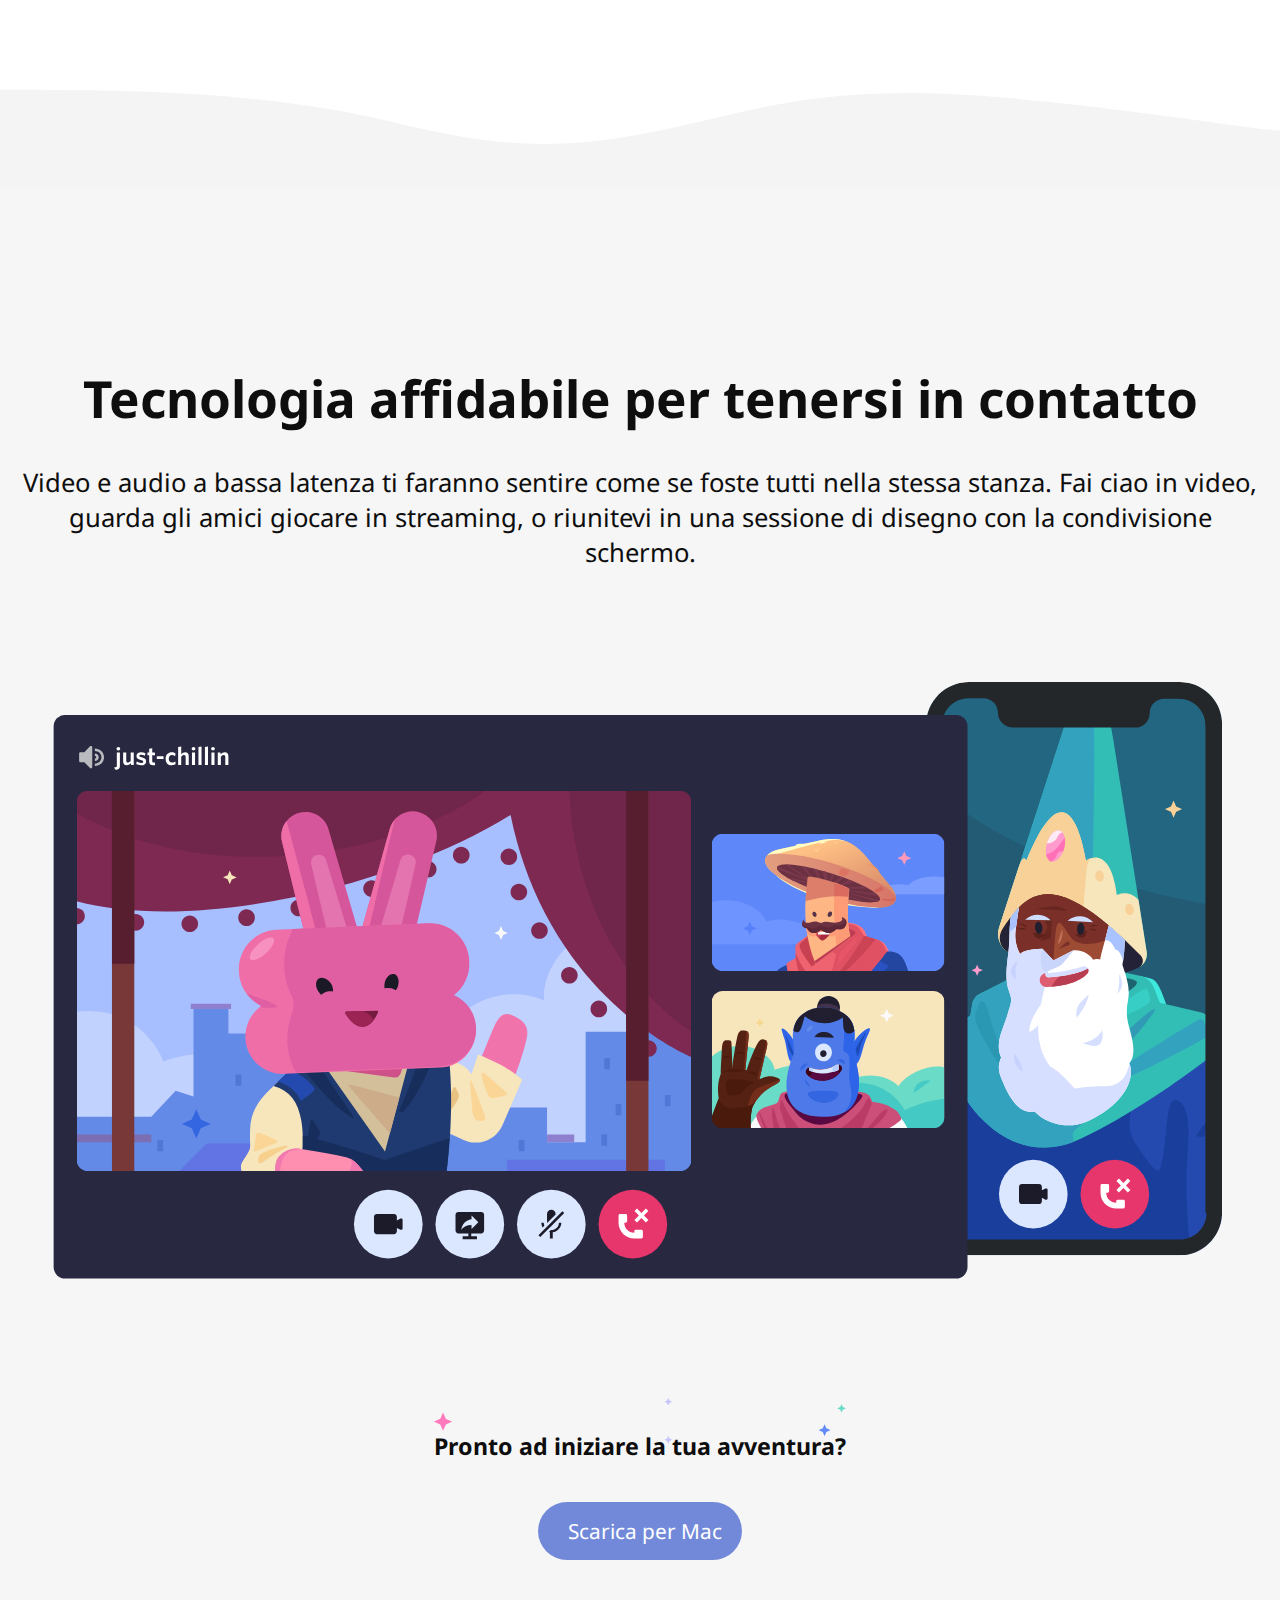
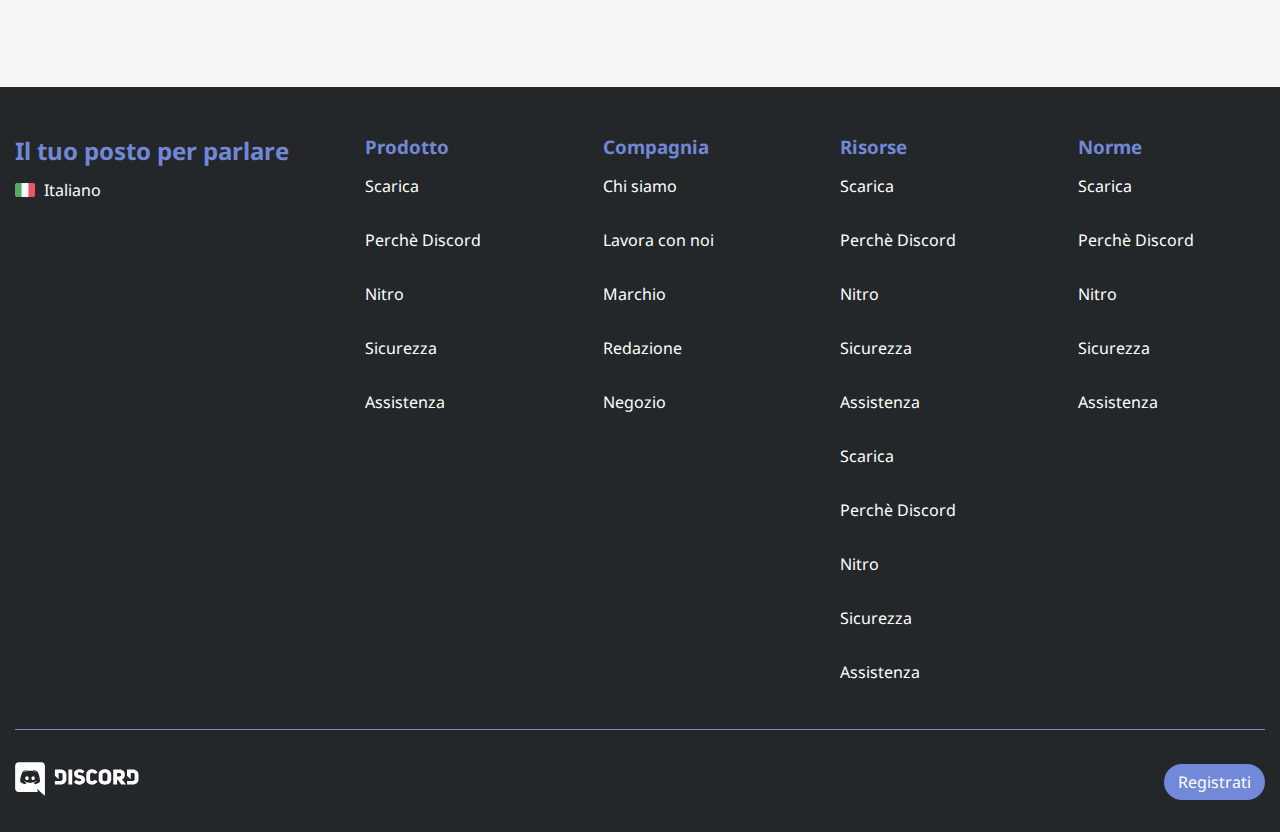
==== commit 183427e1: "Add waves in the main-area. Define the lang element in the footer (not a select)." ====
--- a/index.html
+++ b/index.html
@@ -63,6 +63,7 @@
                 </div>
             </div>
         </article>
+        <div class="wave"></div>
         <article class="bgAlternative">
             <div class="mainContent d-flex reverse-rows row-content-center">
                 <div class="leftContent">
@@ -80,6 +81,7 @@
                 </div>
             </div>
         </article>
+        <div class="wave rotate"></div>
         <article>
             <div class="mainContent d-flex row-content-center">
                 <div class="leftContent">
@@ -97,6 +99,7 @@
                 </div>
             </div>
         </article>
+        <div class="wave"></div>
         <section class="bgAlternative">
             <div class="mainContent text-centered row-content-center">
                 <div class="description">
@@ -122,11 +125,11 @@
         <section class="mainContent d-flex">
             <div class="contacts">
                 <h2>Il tuo posto per parlare</h2>
-                <select name="Lingua">
-                    <option value="ita">
-                        <img src="./img/ita.png" alt="Bandiera italiana"><span>Italiano</span>
-                    </option>
-                </select>
+                <div class="langs">
+                    <img src="./img/ita.png" alt="Bandiera italiana">
+                    <span>Italiano</span>
+                    <i class="fa-solid fa-angle-down"></i>
+                </div>
                 <div class="d-flex">
                     <a class="fa-brands fa-twitter"></a>
                     <a class="fa-brands fa-instagram"></a>
--- a/css/style.css
+++ b/css/style.css
@@ -189,6 +189,18 @@
 article .reverse-rows img{
     float: left;
 }
+/* Wave */
+.wave{
+    height: 100px;
+    background-image: url("../img/wave.svg");
+    opacity: 0.04;
+    margin-top: 6rem;;
+}
+.rotate{
+    transform: rotate(180deg);
+    margin-top: 0;
+    margin-bottom: 6rem;
+}
 /* Technology section */
 .description{
     padding: 8rem 0 2rem 0;
@@ -246,8 +258,10 @@
 footer .list, footer .contacts{
     width: 15%;
 }
-footer select{
-    margin: 1rem 0 0.7rem 0;
+.langs img{
+    width: 20px;
+    margin-right: 5px;
+    margin-top: 1rem;
 }
 footer .contacts .d-flex{
     max-width: 200px;
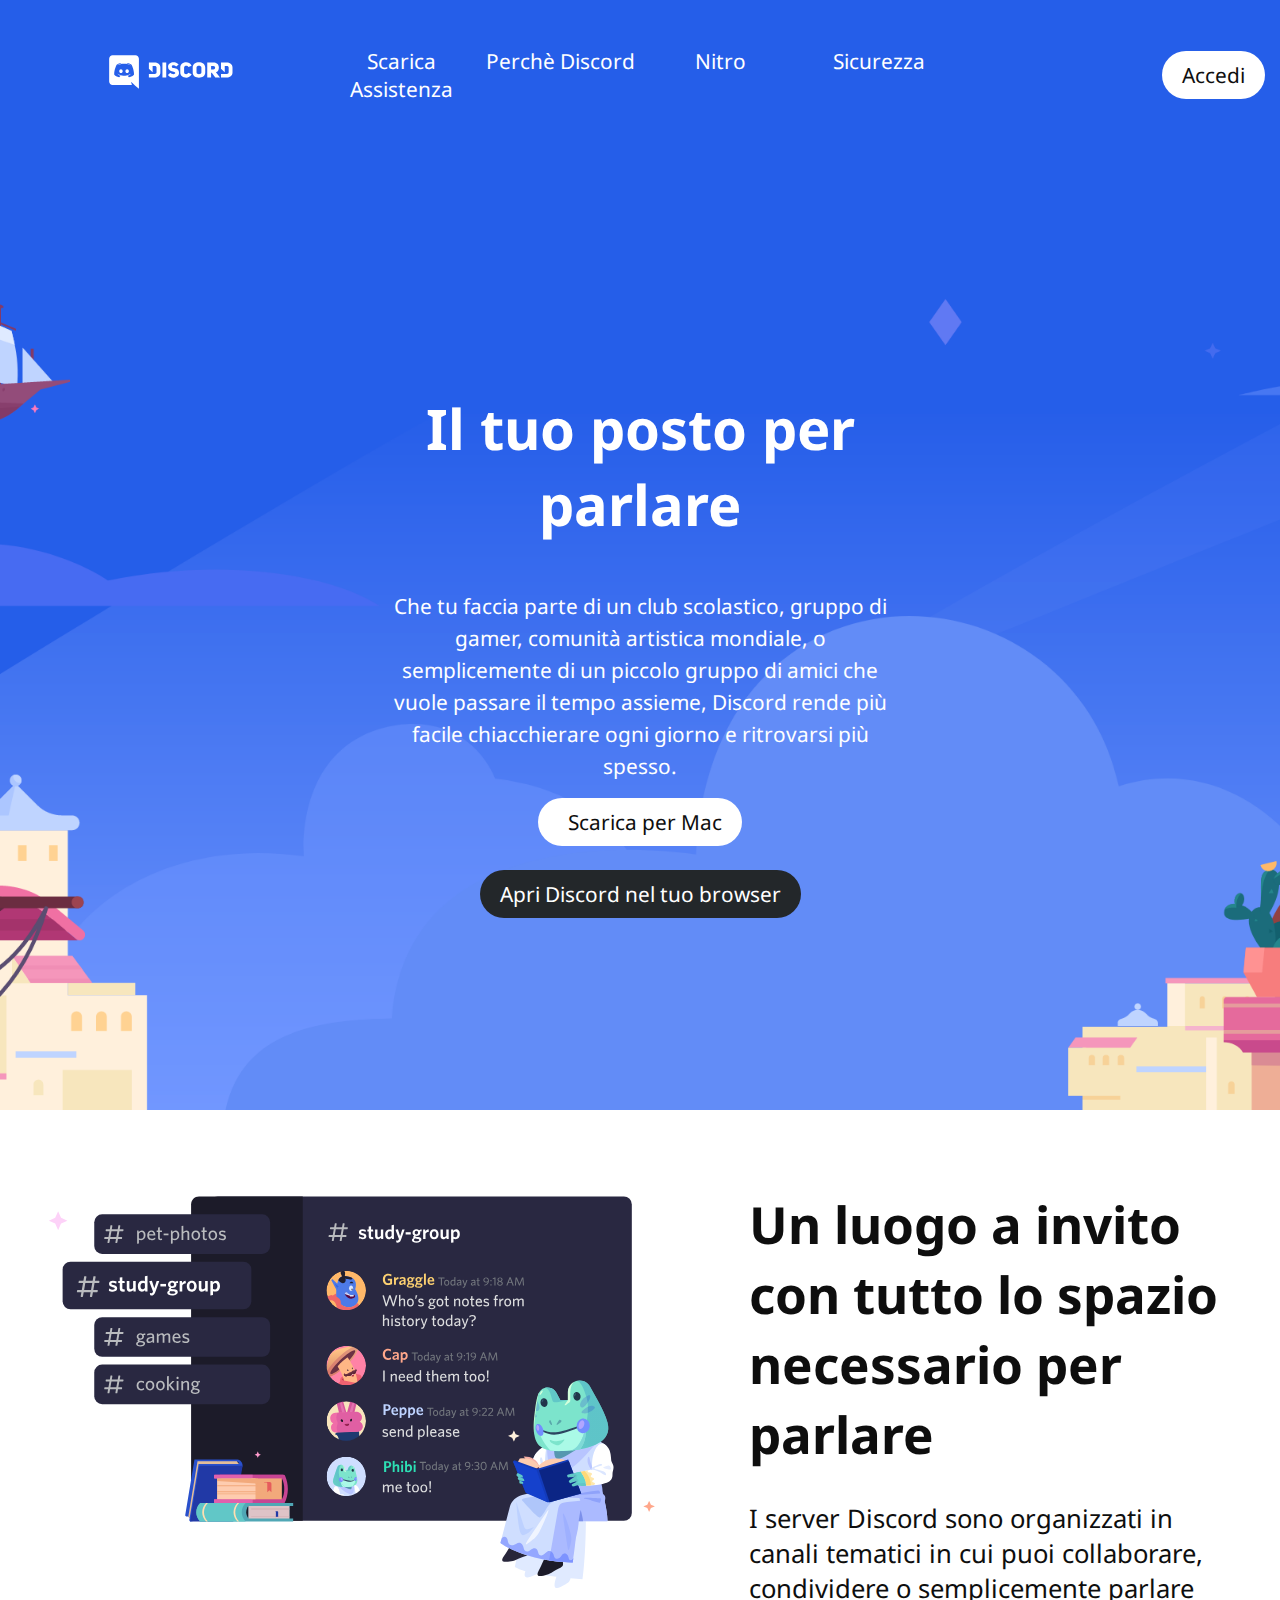
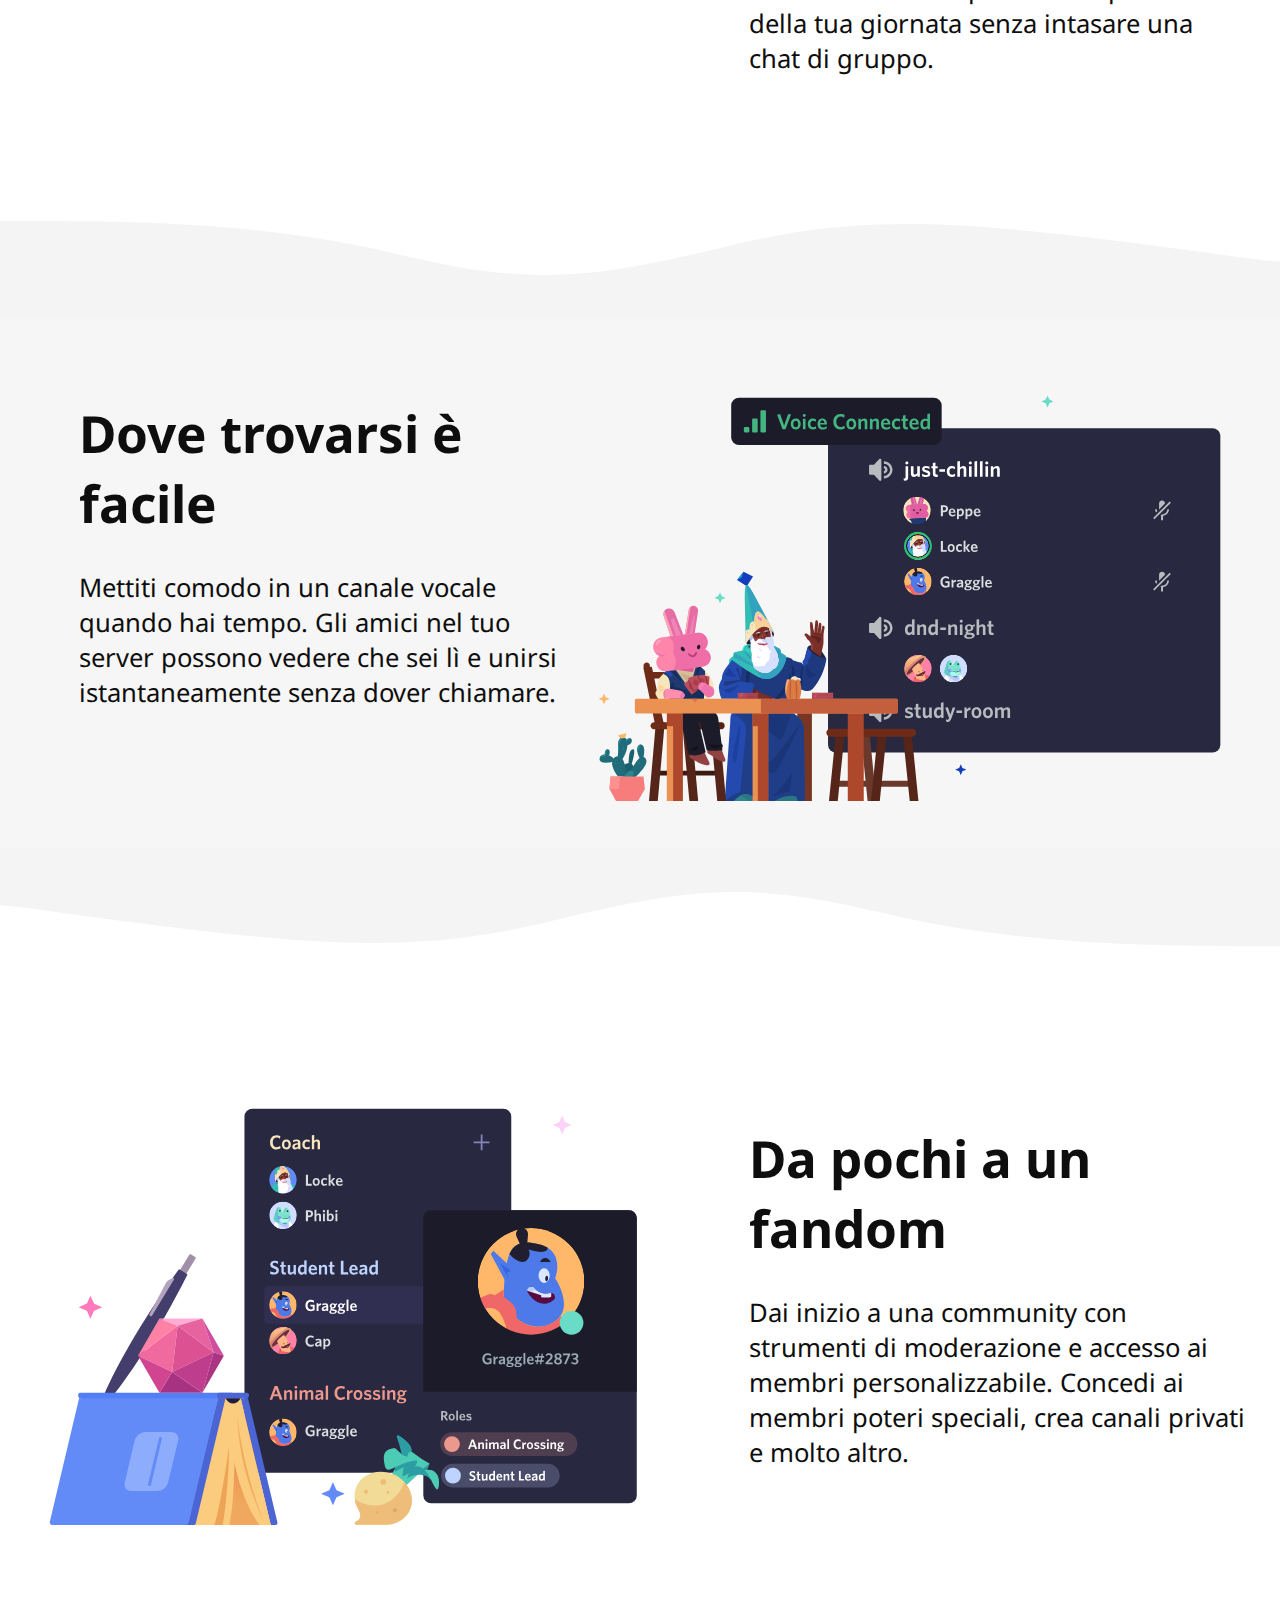
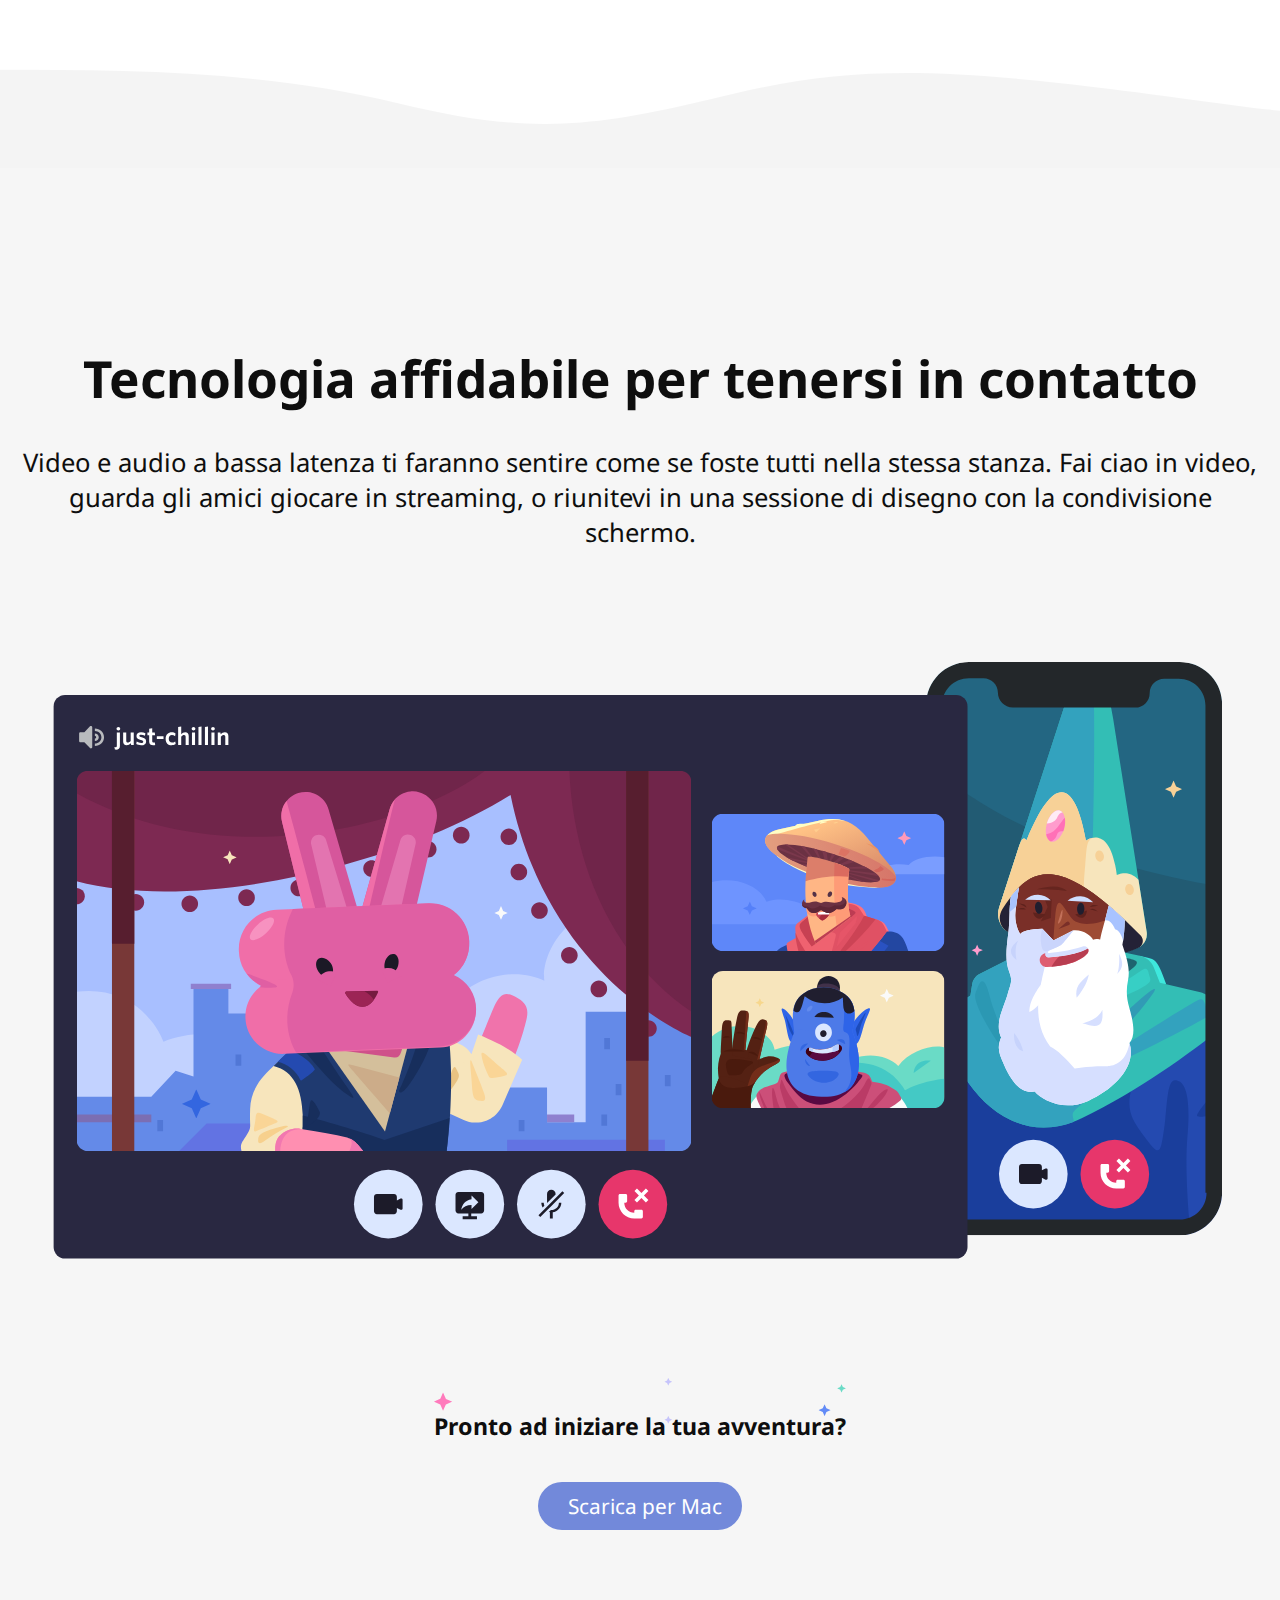
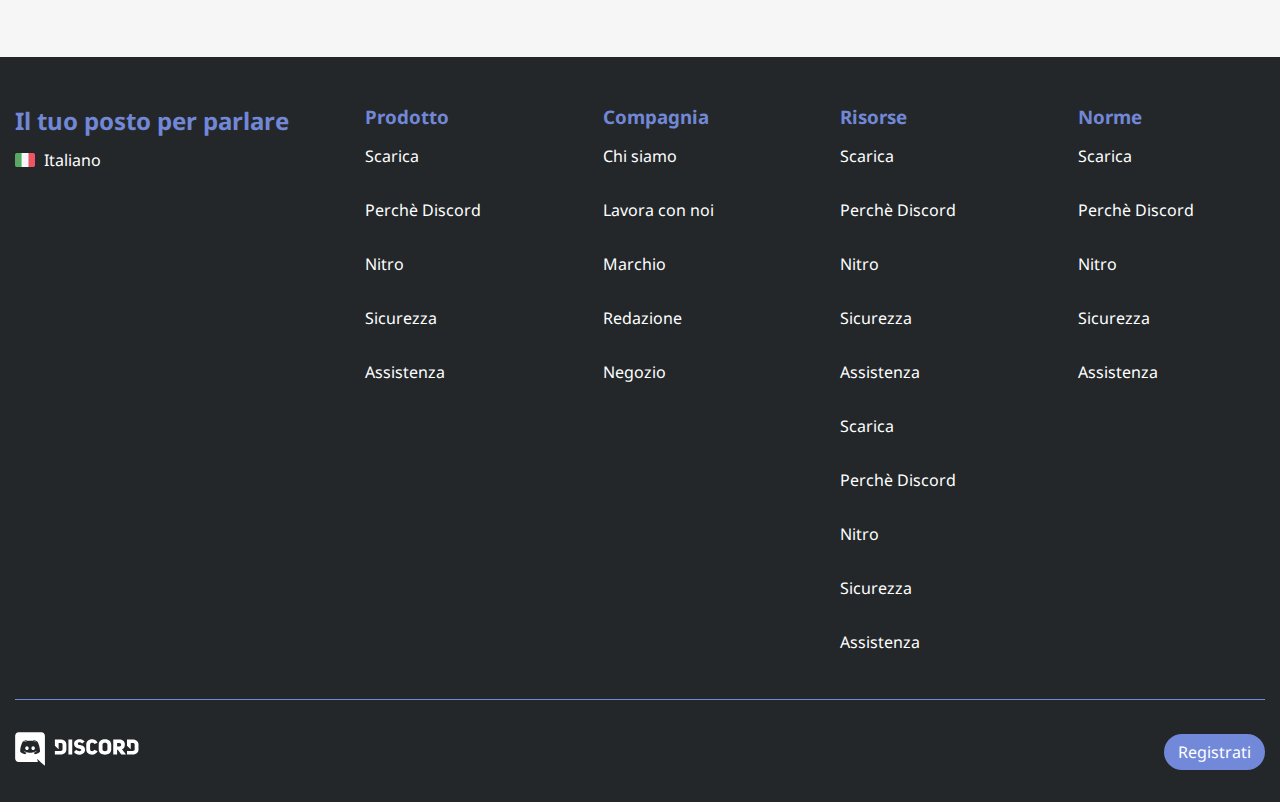
==== commit 87d4dfca: "Create folder pages and file login.html (that will contain the login page) + connect button "Accedi"" ====
--- a/index.html
+++ b/index.html
@@ -31,7 +31,7 @@
                 </ul>
             </div>
             <div class="login">
-                <a href="#" class="btn light">Accedi</a>
+                <a href="./pages/login.html" class="btn light">Accedi</a>
             </div>
         </nav>
         <section>
@@ -130,7 +130,7 @@
                     <span>Italiano</span>
                     <i class="fa-solid fa-angle-down"></i>
                 </div>
-                <div class="d-flex">
+                <div class="d-flex brands">
                     <a class="fa-brands fa-twitter"></a>
                     <a class="fa-brands fa-instagram"></a>
                     <a class="fa-brands fa-facebook"></a>
--- a/css/style.css
+++ b/css/style.css
@@ -85,7 +85,7 @@
 /* Buttons */
 .btn{
     border-radius: 30px;
-    padding: 15px 20px;
+    padding: 10px 20px;
 }
 .btn:hover{
     text-decoration: none;
@@ -263,6 +263,10 @@
     margin-right: 5px;
     margin-top: 1rem;
 }
+footer div .brands a:hover{
+    text-decoration: none;
+    cursor: pointer;
+}
 footer .contacts .d-flex{
     max-width: 200px;
     font-size: 1.5rem;
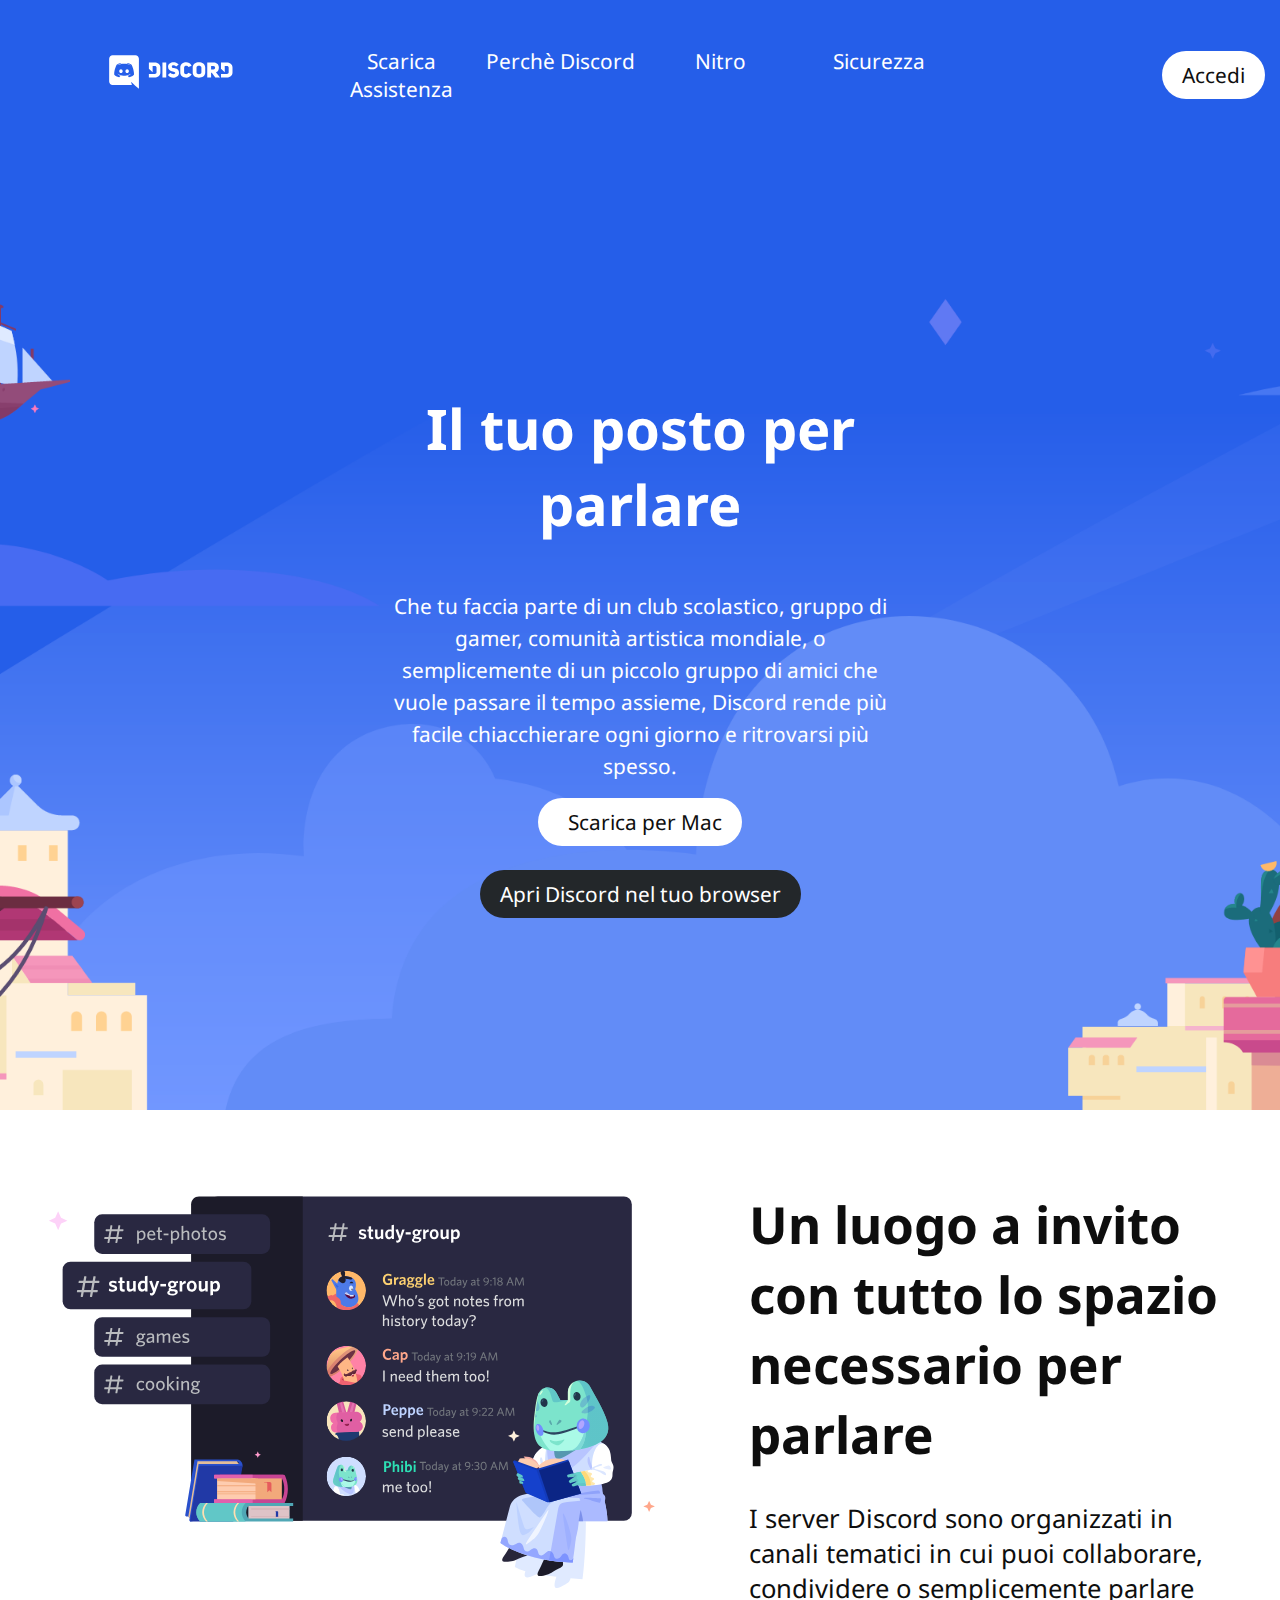
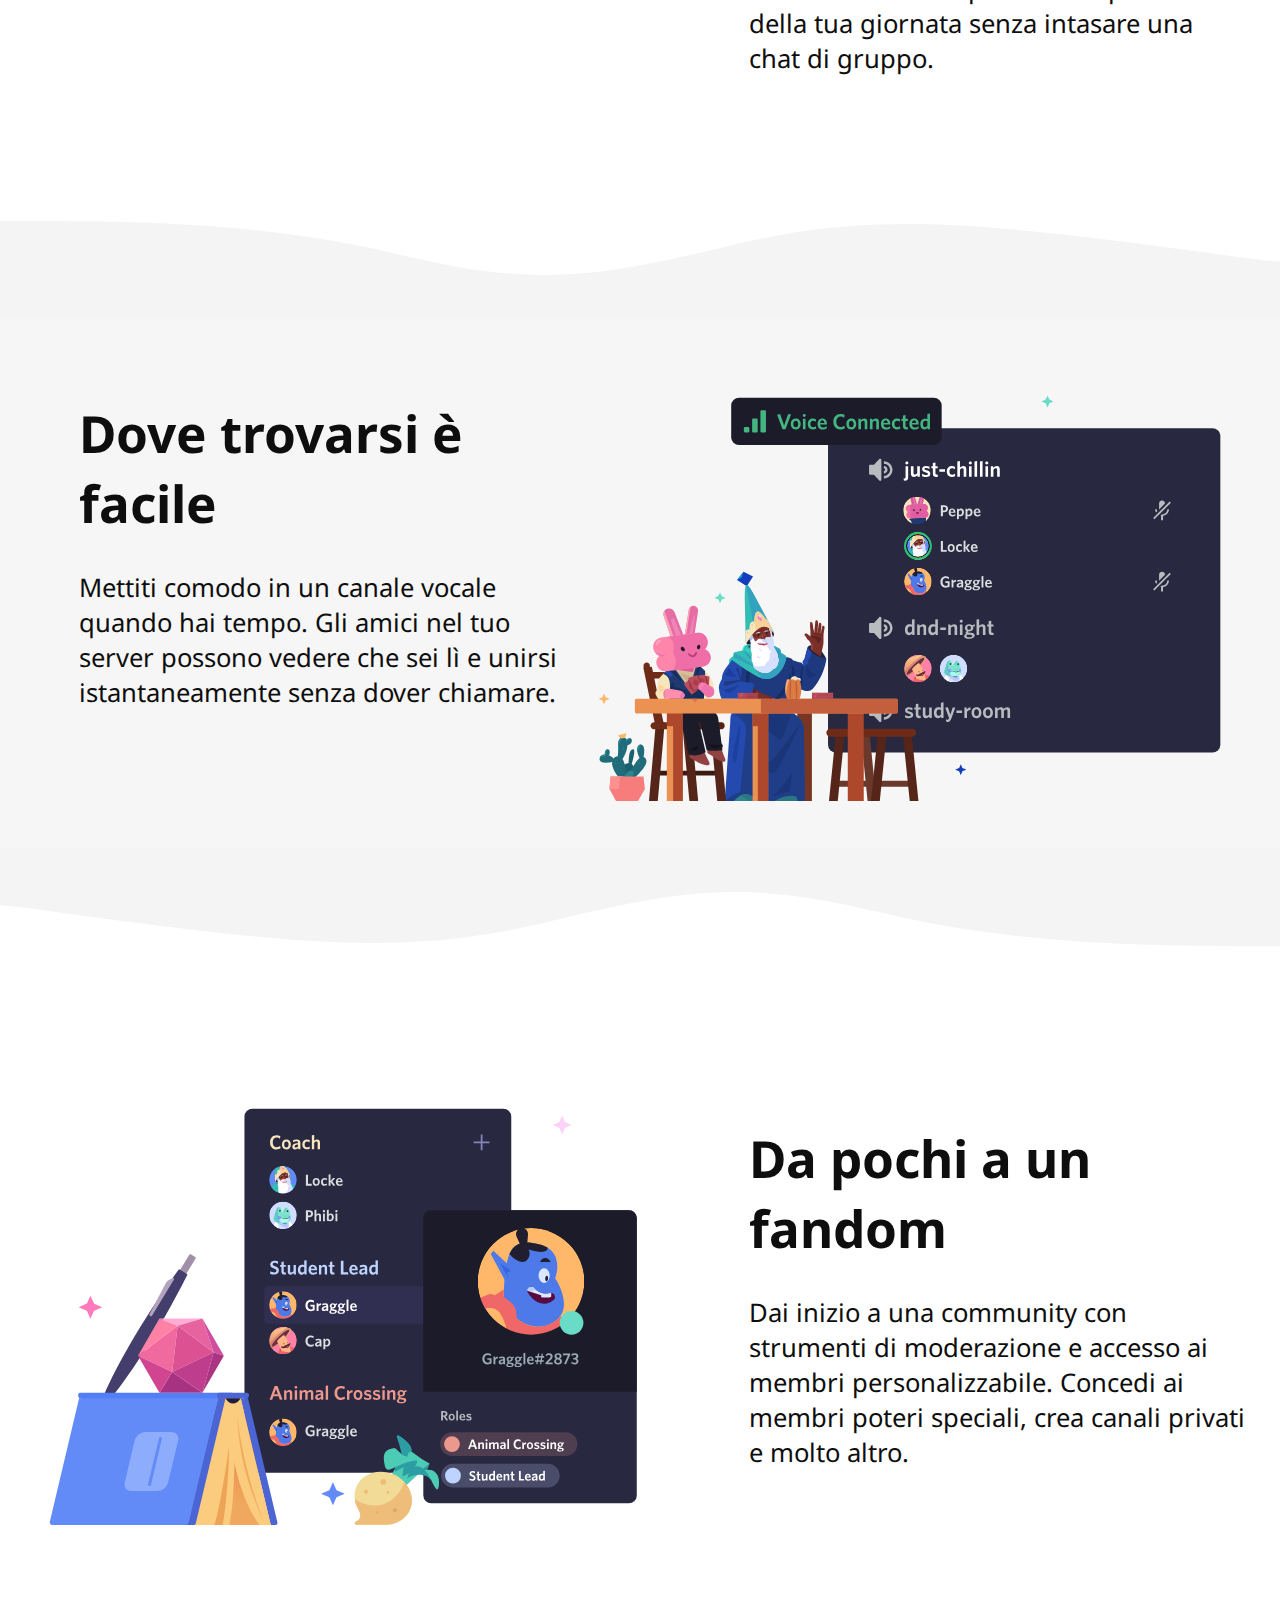
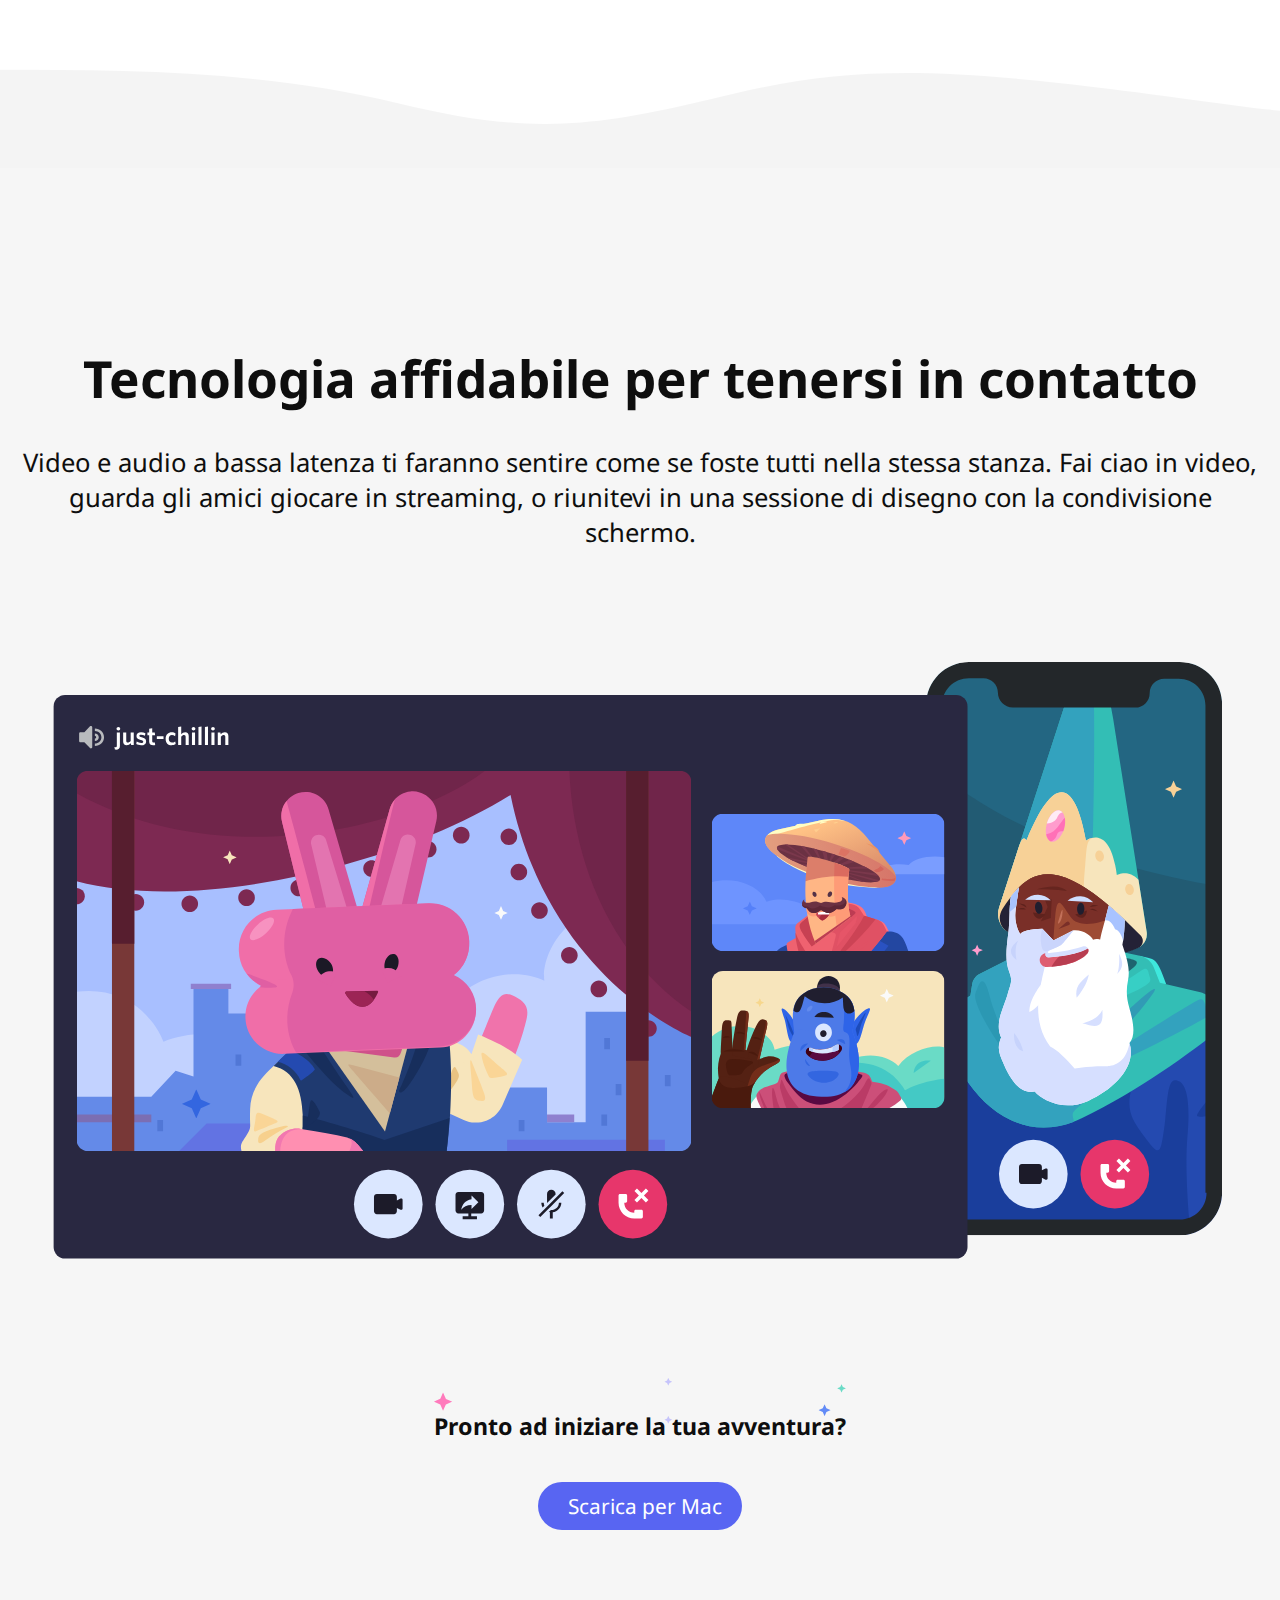
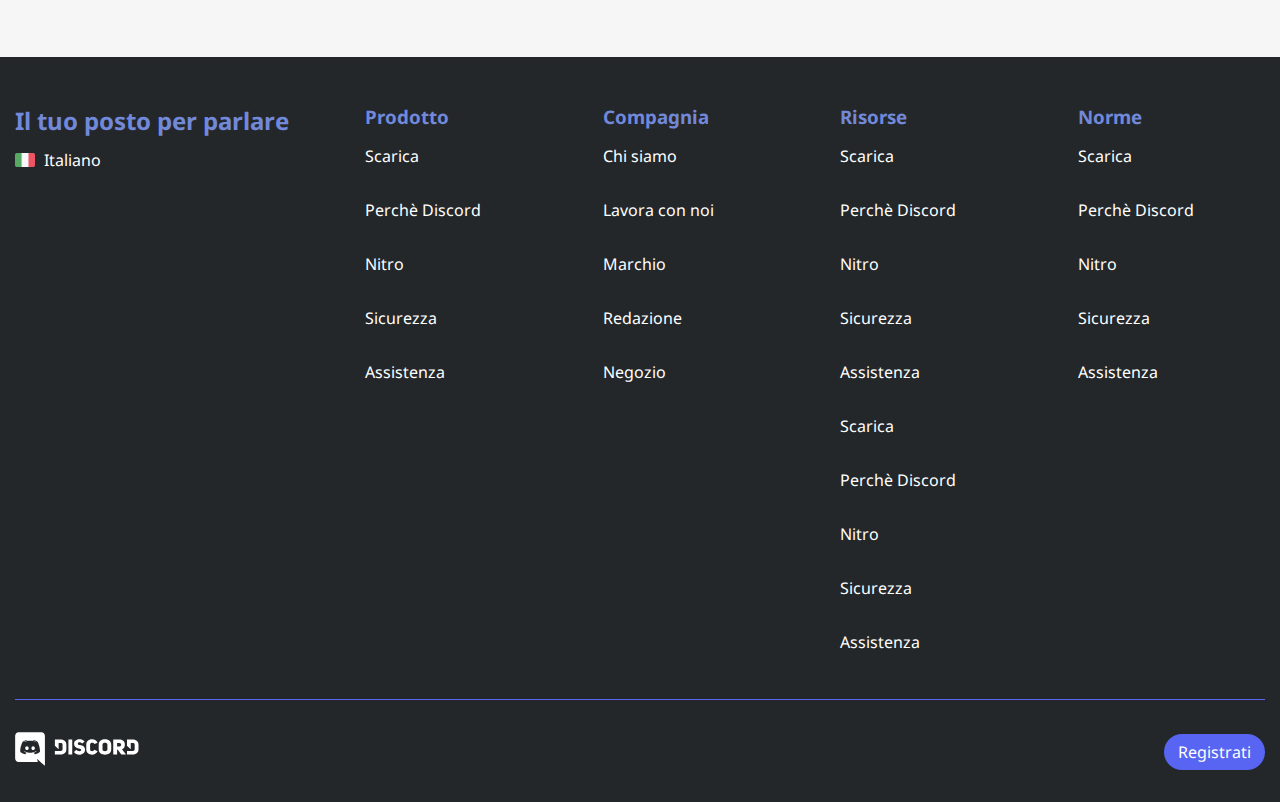
==== commit 6a2833fb: "Create file register.html in the folder pages and connect it to the index.html page." ====
--- a/index.html
+++ b/index.html
@@ -188,7 +188,7 @@
                 <div class="logo">
                     <img src="./img/logo.svg" alt="Logo">
                 </div>
-                <a href="#" class="btn colored">Registrati</a>
+                <a href="./pages/register.html" class="btn colored">Registrati</a>
             </div>
         </div>
     </footer>
--- a/css/style.css
+++ b/css/style.css
@@ -1,27 +1,37 @@
-/* Variables definition */
+/******************************************************************************/
+/**************************** Variables definition ****************************/
+/******************************************************************************/
 :root{
     --bg-header: #255EE9;
     --bg-body-general: #FFFFFF;
     --bg-body-alternative: #F6F6F6;
     --bg-footer: #23272A;
+    --bg-login: #36393f;
     --txt-header-footer: #FFFFFF;
     --txt-body: #0E0E0E;
     --bg-btn-light: #FFFFFF;
     --bg-btn-dark: #23272A;
     --bg-btn-dark-hover: #39393F;
-    --bg-btn-colored: #7289DA;
-    --bg-btn-colored-hover: #7983f5;
-    --txt-footer-titles: #7287D5;
-}
-
-/* Reset */
+    --bg-btn-colored: #5865f2;
+    --bg-btn-colored-hover: #7287D5;
+    --txt-footer-titles: #7289DA;
+    --bg-input-field: #202225;
+    --txt-login: #a7a9ac;
+    --txt-required: #ff0000;
+}
+
+/***************************************************************/
+/**************************** Reset ****************************/
+/***************************************************************/
 *{
     margin: 0;
     padding: 0;
     box-sizing: border-box;
 }
 
-/* General */
+/*****************************************************************/
+/**************************** General ****************************/
+/*****************************************************************/
 body{
     font-family: 'Noto Sans', sans-serif;
     font-size: 1.3rem;
@@ -48,8 +58,47 @@
 i{
     margin-right: 10px;
 }
-
-/* Flexbox */
+.fullscreen{
+    width: 100%;
+    height: 100%;
+}
+.total-width{
+    width: 100%;
+}
+.little-rounded{
+    border-radius: 7px;
+}
+.little-margin{
+    margin-top: 1.3rem;
+}
+.link-margin{
+    margin-top: 7px;
+}
+.border-elem-little-rounded{
+    border-radius: 3px;
+}
+.input-height{
+    height: 2.6rem;
+}
+.txt-color-link{
+    color: #06a2e0;
+}
+.txt-align-left{
+    float: left;
+}
+.required:after{
+    content: '*';
+    color: var(--txt-required);
+    margin-left: 3px;
+    font-size: 10px;
+}
+.shadow{
+    box-shadow: 0 0 5px 5px rgba(0,0,0,.15);
+}
+
+/*****************************************************************/
+/**************************** Flexbox ****************************/
+/*****************************************************************/
 .d-flex{
     display: flex;
     flex-flow: row wrap;
@@ -68,8 +117,14 @@
 .justify-around{
     justify-content: space-around;
 }
-
-/* General list */
+.d-flex-center-hor-vert{
+    align-content: center;
+    justify-content: center;
+}
+
+/**************************************************************/
+/**************************** List ****************************/
+/**************************************************************/
 .list ul{
     list-style: none;
 }
@@ -77,43 +132,58 @@
     min-width: 147px;
 }
 
-/* Logo */
+/**************************************************************/
+/**************************** Logo ****************************/
+/**************************************************************/
 .logo{
     min-width: 124px;
 }
 
-/* Buttons */
+/*****************************************************************/
+/**************************** Buttons ****************************/
+/*****************************************************************/
 .btn{
     border-radius: 30px;
     padding: 10px 20px;
+    border: none;
 }
 .btn:hover{
     text-decoration: none;
-    color: var(--bg-header);
     box-shadow: 0 0 5px 5px rgba(0,0,0,.15);
 }
 .light{
     background-color: var(--bg-btn-light);
     color: var(--txt-body);
 }
+.light:hover{
+    color: var(--bg-header);
+}
 .dark{
     background-color: var(--bg-btn-dark);
     color: var(--txt-header-footer);
 }
 .dark:hover{
-    color: var(--txt-header-footer);
     background-color: var(--bg-btn-dark-hover);
+    color: var(--txt-header-footer);
 }
 .colored{
     background-color: var(--bg-btn-colored);
     color: var(--txt-header-footer);
 }
 .colored:hover{
-    color: var(--txt-header-footer);
     background-color: var(--bg-btn-colored-hover);
-}
-
-/* Header */
+    color: var(--txt-header-footer);
+}
+
+/******************************************************************************/
+/******************************************************************************/
+/********************************* Index.html *********************************/
+/******************************************************************************/
+/******************************************************************************/
+
+/****************************************************************/
+/**************************** Header ****************************/
+/****************************************************************/
 header{
     background-color: var(--bg-header);
     color: var(--txt-header-footer);
@@ -150,7 +220,9 @@
     gap: 1.5rem;
 }
 
-/* Main content */
+/**********************************************************************/
+/**************************** Main content ****************************/
+/**********************************************************************/
 main{
     background-color: var(--bg-body-general);
     color: var(--txt-body);
@@ -158,7 +230,10 @@
 main .bgAlternative{
     background-color: var(--bg-body-alternative);
 }
-/* Articles */
+
+/******************************************************************/
+/**************************** Articles ****************************/
+/******************************************************************/
 .leftContent{
     width: 55%;
     min-width: 400px;
@@ -189,7 +264,10 @@
 article .reverse-rows img{
     float: left;
 }
-/* Wave */
+
+/**************************************************************/
+/**************************** Wave ****************************/
+/**************************************************************/
 .wave{
     height: 100px;
     background-image: url("../img/wave.svg");
@@ -201,7 +279,10 @@
     margin-top: 0;
     margin-bottom: 6rem;
 }
-/* Technology section */
+
+/****************************************************************************/
+/**************************** Technology section ****************************/
+/****************************************************************************/
 .description{
     padding: 8rem 0 2rem 0;
 }
@@ -216,7 +297,10 @@
     max-width: 1650px;
     margin: 0 auto;
 }
-/* Download */
+
+/******************************************************************/
+/**************************** Download ****************************/
+/******************************************************************/
 .download .stars{
     max-width: 500px;
     height: 3rem;
@@ -238,7 +322,9 @@
     margin-bottom: 4rem;
 }
 
-/* Footer */
+/****************************************************************/
+/**************************** Footer ****************************/
+/****************************************************************/
 footer{
     background-color: var(--bg-footer);
     color: var(--txt-header-footer);
@@ -281,4 +367,95 @@
 footer>div>div{
     border-top: 1px solid var(--bg-btn-colored);
     padding-top: 2rem;
+}
+
+
+
+/******************************************************************************/
+/********************************* Login.html *********************************/
+/******************************************************************************/
+
+/*********************************************************************/
+/************************** Body / Containers ************************/
+/*********************************************************************/
+
+body#bodyLogin{
+    background-image: url("../img/bgLogin.jpg");
+    background-size: cover;
+    height: 100vh;
+    font-size: 0.9rem;
+}
+#bodyLogin .mainContent{
+    width: 70%;
+    max-width: 890px;
+    margin: 0 auto;
+    padding: 3rem;
+}
+#bodyLogin .mainContent>div{
+    width: 100%;
+}
+#bodyLogin>div>div{
+    padding: 2rem;
+    min-width: 400px;
+    gap: 3rem;
+}
+#bodyLogin .dark{
+    background-color: var(--bg-login);
+}
+
+/****************************************************************/
+/************************* Login general ************************/
+/****************************************************************/
+
+#bodyLogin h2{
+    margin-bottom: 0.6rem;
+}
+#bodyLogin p{
+    color: var(--txt-login);
+}
+
+/****************************************************************/
+/************************* Input column *************************/
+/****************************************************************/
+
+#bodyLogin .inputData{
+    width: 60%;
+    max-width: 420px;
+    min-width: 350px;
+}
+.fieldMail, .fieldPassword{
+    display: block;
+}
+.fieldMail p, .fieldPassword p{
+    font-weight: 700;
+    font-size: 0.8rem;
+    text-transform: uppercase;
+    margin-bottom: 7px;
+}
+#bodyLogin input[type="email"], #bodyLogin input[type="password"]{
+    background-color: var(--bg-input-field);
+    border: 0;
+    caret-color: auto;
+    color: var(--txt-login);
+    font-size: 1rem;
+    padding: 4px 10px;
+}
+#bodyLogin input[type="submit"]{
+    font-size: 1rem;
+}
+#bodyLogin input:focus{
+    outline: none;
+}
+
+/****************************************************************/
+/*********************** Qr code column *************************/
+/****************************************************************/
+
+#bodyLogin .qrCode{
+    width: 40%;
+    max-width: 250px;
+    min-width: 180px;
+}
+.qrCode p span{
+    font-weight: 700;
 }